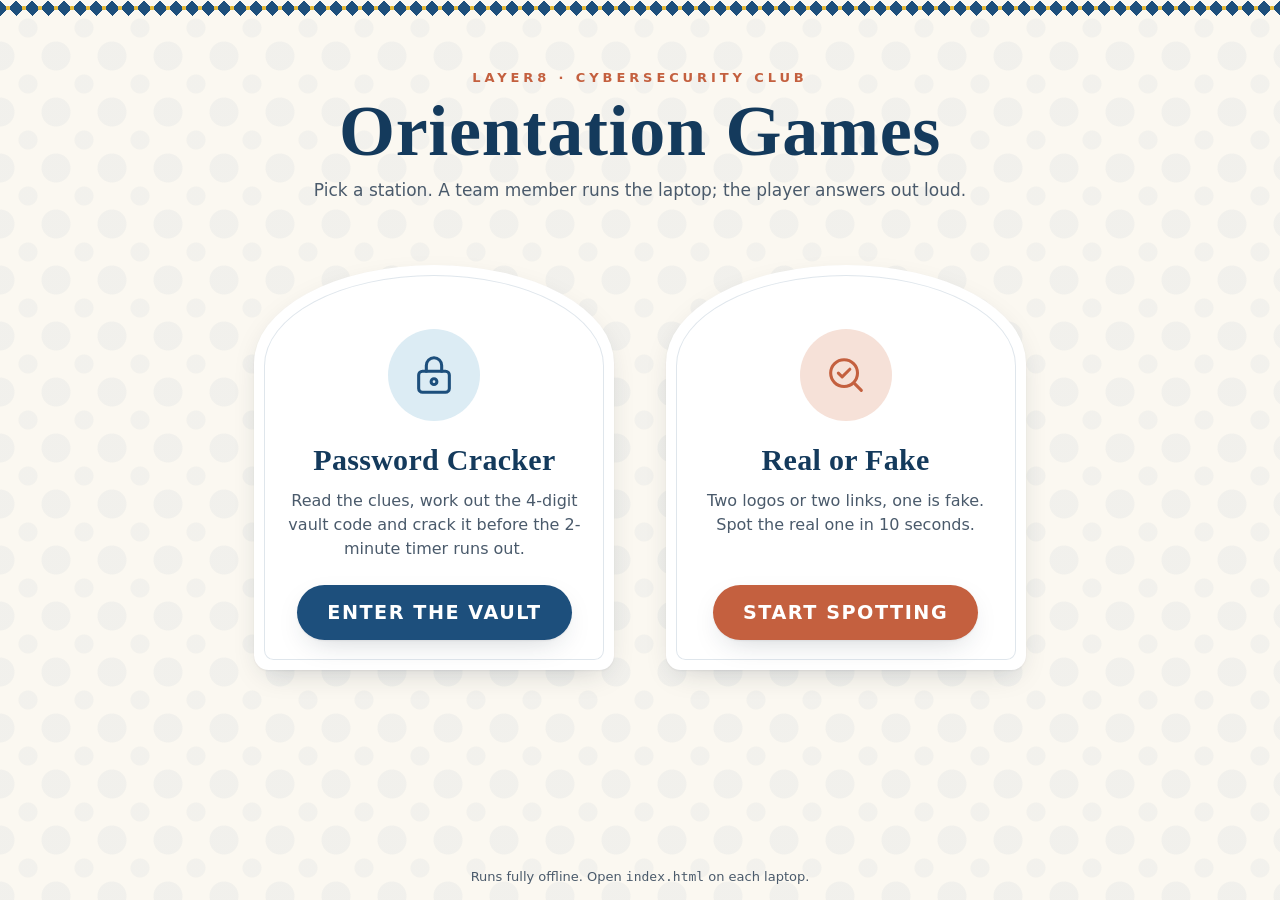
==== index.html @ 763a5293 "Add Password Cracker and Real or Fake orientation games Offline, operator-run site for the Layer8 or" ====
<!doctype html>
<html lang="en">
<head>
  <meta charset="utf-8">
  <meta name="viewport" content="width=device-width, initial-scale=1">
  <title>Layer8 Orientation Games</title>
  <link rel="icon" href="data:image/svg+xml,%3Csvg xmlns='http://www.w3.org/2000/svg' viewBox='0 0 32 32'%3E%3Cpath d='M4 30V14a12 12 0 0 1 24 0v16z' fill='%231d4f7c'/%3E%3Ccircle cx='16' cy='14' r='4' fill='%23e8b931'/%3E%3C/svg%3E">
  <link rel="stylesheet" href="css/style.css">
</head>
<body>
  <div class="hub">
    <div class="tiles"></div>

    <header class="hub__hero">
      <div class="hub__eyebrow">Layer8 · Cybersecurity Club</div>
      <h1 class="hub__title">Orientation Games</h1>
      <p class="hub__sub">Pick a station. A team member runs the laptop; the player answers out loud.</p>
    </header>

    <nav class="hub__doors">
      <a class="door door--blue arch" href="cracker.html">
        <div class="door__icon">
          <svg width="46" height="46" viewBox="0 0 24 24" fill="none" stroke="currentColor" stroke-width="1.6" stroke-linecap="round" stroke-linejoin="round"><rect x="4" y="10" width="16" height="11" rx="2"/><path d="M8 10V7a4 4 0 0 1 8 0v3"/><circle cx="12" cy="15.5" r="1.5"/></svg>
        </div>
        <h2>Password Cracker</h2>
        <p>Read the clues, work out the 4-digit vault code and crack it before the 2-minute timer runs out.</p>
        <span class="btn btn--primary">Enter the vault</span>
      </a>

      <a class="door door--terra arch" href="realfake.html">
        <div class="door__icon">
          <svg width="46" height="46" viewBox="0 0 24 24" fill="none" stroke="currentColor" stroke-width="1.6" stroke-linecap="round" stroke-linejoin="round"><circle cx="11" cy="11" r="7"/><path d="m20 20-3.5-3.5"/><path d="M8 11l2 2 4-4"/></svg>
        </div>
        <h2>Real or Fake</h2>
        <p>Two logos or two links, one is fake. Spot the real one in 10 seconds.</p>
        <span class="btn btn--terracotta">Start spotting</span>
      </a>
    </nav>

    <footer class="hub__foot">Runs fully offline. Open <code>index.html</code> on each laptop.</footer>
  </div>
</body>
</html>
---- css/style.css ----
/* Layer8 Orientation — modern Mediterranean theme
   Whitewashed walls, Aegean blue, terracotta, olive and lemon.
   No web fonts: the site must work offline, so system font stacks only. */

:root {
  --wash: #fbf8f1;
  --sand: #efe5d2;
  --sand-deep: #e2d3b6;
  --ink: #1b2a3a;
  --ink-soft: #4a5a6b;
  --aegean: #1d4f7c;
  --aegean-deep: #143a5c;
  --sea: #3f8fb3;
  --sea-pale: #dcecf4;
  --terracotta: #c4603f;
  --terracotta-deep: #a24a2e;
  --olive: #6e7a3c;
  --lemon: #e8b931;
  --white: #ffffff;

  --ok: #2e9e5b;
  --ok-pale: #e3f5ea;
  --bad: #d64545;
  --bad-pale: #fbe6e4;

  --serif: "Iowan Old Style", "Palatino Linotype", "Book Antiqua", Palatino, Georgia, serif;
  --sans: "Segoe UI", system-ui, -apple-system, "Helvetica Neue", Arial, sans-serif;
  --mono: "Cascadia Mono", Consolas, "SF Mono", Menlo, monospace;

  --radius: 18px;
  --shadow: 0 1px 2px rgba(27, 42, 58, .06), 0 10px 30px -12px rgba(27, 42, 58, .25);
}

* { box-sizing: border-box; }

html, body { height: 100%; }

body {
  margin: 0;
  font-family: var(--sans);
  color: var(--ink);
  background-color: var(--wash);
  /* faint azulejo tile pattern */
  background-image:
    radial-gradient(circle at 50% 50%, rgba(29, 79, 124, .04) 0 9px, transparent 10px),
    radial-gradient(circle at 0 0, rgba(29, 79, 124, .045) 0 14px, transparent 15px),
    radial-gradient(circle at 100% 100%, rgba(29, 79, 124, .045) 0 14px, transparent 15px),
    radial-gradient(circle at 100% 0, rgba(29, 79, 124, .045) 0 14px, transparent 15px),
    radial-gradient(circle at 0 100%, rgba(29, 79, 124, .045) 0 14px, transparent 15px);
  background-size: 56px 56px;
  -webkit-font-smoothing: antialiased;
}

h1, h2, h3 { font-family: var(--serif); font-weight: 600; letter-spacing: .01em; margin: 0; }

button { font: inherit; color: inherit; }

/* ---------- tile strip ---------- */
.tiles {
  height: 16px;
  background:
    radial-gradient(circle, var(--lemon) 0 2px, transparent 2.5px) 0 0 / 16px 16px,
    conic-gradient(from 45deg, var(--aegean) 25%, var(--wash) 0 50%, var(--aegean) 0 75%, var(--wash) 0) 0 0 / 16px 16px;
}
.tiles--thin { height: 6px; background: linear-gradient(90deg, var(--aegean), var(--sea) 40%, var(--lemon) 70%, var(--terracotta)); }

/* ---------- top bar ---------- */
.topbar {
  display: flex;
  align-items: center;
  gap: 16px;
  padding: 14px clamp(16px, 3vw, 36px);
}
.topbar__back {
  color: var(--aegean);
  text-decoration: none;
  font-weight: 600;
  font-size: 15px;
  padding: 8px 14px;
  border-radius: 999px;
  border: 1.5px solid rgba(29, 79, 124, .25);
  background: rgba(255, 255, 255, .6);
}
.topbar__back:hover { background: var(--white); border-color: var(--aegean); }
.topbar__title { font-size: clamp(22px, 2.4vw, 30px); color: var(--aegean-deep); }
.topbar__spacer { flex: 1; }
.chip {
  display: inline-flex;
  align-items: center;
  gap: 8px;
  padding: 8px 16px;
  border-radius: 999px;
  background: var(--sand);
  color: var(--ink);
  font-weight: 700;
  font-size: 15px;
  letter-spacing: .06em;
  text-transform: uppercase;
  white-space: nowrap;
}
.icon-btn {
  width: 42px; height: 42px;
  border-radius: 50%;
  border: 1.5px solid rgba(29, 79, 124, .25);
  background: rgba(255, 255, 255, .6);
  cursor: pointer;
  display: grid; place-items: center;
  color: var(--aegean);
}
.icon-btn:hover { background: var(--white); border-color: var(--aegean); }

/* ---------- buttons ---------- */
.btn {
  appearance: none;
  border: 0;
  cursor: pointer;
  border-radius: 999px;
  padding: 16px 30px;
  font-weight: 800;
  font-size: clamp(16px, 1.5vw, 20px);
  letter-spacing: .08em;
  text-transform: uppercase;
  transition: transform .08s ease, box-shadow .15s ease, background .15s ease, opacity .15s;
  box-shadow: var(--shadow);
}
.btn:active { transform: translateY(1px) scale(.99); }
.btn:disabled { opacity: .38; cursor: not-allowed; box-shadow: none; }
.btn--primary { background: var(--aegean); color: var(--white); }
.btn--primary:hover:not(:disabled) { background: var(--aegean-deep); }
.btn--terracotta { background: var(--terracotta); color: var(--white); }
.btn--terracotta:hover:not(:disabled) { background: var(--terracotta-deep); }
.btn--ghost { background: var(--white); color: var(--aegean); border: 2px solid var(--aegean); box-shadow: none; }
.btn--ghost:hover:not(:disabled) { background: var(--sea-pale); }
.btn--lemon { background: var(--lemon); color: var(--ink); }
.btn--lemon:hover:not(:disabled) { filter: brightness(.95); }
.btn--small { padding: 10px 18px; font-size: 13px; }

.hidden { display: none !important; }

/* ---------- arch card ---------- */
.arch {
  background: var(--white);
  border-radius: 220px 220px var(--radius) var(--radius) / 120px 120px var(--radius) var(--radius);
  box-shadow: var(--shadow);
  position: relative;
}
.arch::before {
  /* inner keyline following the arch */
  content: "";
  position: absolute;
  inset: 10px;
  border: 1.5px solid rgba(29, 79, 124, .14);
  border-radius: 210px 210px 12px 12px / 112px 112px 12px 12px;
  pointer-events: none;
}

/* =========================================================
   HUB (index.html)
   ========================================================= */
.hub {
  min-height: 100%;
  display: flex;
  flex-direction: column;
}
.hub__hero {
  text-align: center;
  padding: clamp(28px, 6vh, 64px) 16px 12px;
}
.hub__eyebrow {
  font-weight: 700;
  letter-spacing: .3em;
  text-transform: uppercase;
  color: var(--terracotta);
  font-size: 13px;
}
.hub__title {
  font-size: clamp(40px, 6vw, 72px);
  color: var(--aegean-deep);
  margin-top: 10px;
  line-height: 1.02;
}
.hub__sub { color: var(--ink-soft); margin-top: 12px; font-size: 17px; }
.hub__doors {
  display: grid;
  grid-template-columns: repeat(2, minmax(0, 360px));
  justify-content: center;
  gap: clamp(20px, 4vw, 56px);
  padding: clamp(20px, 4vh, 44px) 16px 48px;
}
.door {
  display: flex;
  flex-direction: column;
  align-items: center;
  text-align: center;
  text-decoration: none;
  color: var(--ink);
  padding: 64px 28px 30px;
  min-height: 380px;
  transition: transform .2s ease, box-shadow .2s ease;
}
.door:hover { transform: translateY(-4px); box-shadow: 0 2px 4px rgba(27,42,58,.06), 0 24px 48px -16px rgba(27,42,58,.35); }
.door__icon {
  width: 92px; height: 92px;
  border-radius: 50%;
  display: grid; place-items: center;
  margin-bottom: 22px;
}
.door--blue .door__icon { background: var(--sea-pale); color: var(--aegean); }
.door--terra .door__icon { background: #f6e1d8; color: var(--terracotta); }
.door h2 { font-size: 30px; color: var(--aegean-deep); }
.door p { color: var(--ink-soft); line-height: 1.5; margin: 12px 0 24px; font-size: 16px; }
.door .btn { margin-top: auto; }
.hub__foot { margin-top: auto; text-align: center; color: var(--ink-soft); font-size: 13px; padding: 16px; }

/* =========================================================
   PASSWORD CRACKER
   ========================================================= */
.cracker {
  display: grid;
  grid-template-columns: minmax(0, 1.25fr) minmax(340px, .9fr);
  gap: clamp(18px, 2.5vw, 36px);
  padding: 6px clamp(16px, 3vw, 36px) 24px;
  max-width: 1400px;
  margin: 0 auto;
  min-height: calc(100vh - 92px);
  align-items: stretch;
}
.clues {
  padding: clamp(56px, 8vh, 80px) clamp(28px, 4vw, 56px) 32px;
  display: flex;
  flex-direction: column;
}
.clues__head {
  text-align: center;
  margin-bottom: 18px;
}
.clues__kicker {
  font-size: 13px;
  font-weight: 800;
  letter-spacing: .28em;
  color: var(--terracotta);
  text-transform: uppercase;
}
.clues__title { font-size: clamp(28px, 3vw, 40px); color: var(--aegean-deep); margin-top: 6px; }
.clues__body {
  font-size: clamp(19px, 1.9vw, 27px);
  line-height: 1.5;
}
.clues__body p { margin: 0 0 10px; }
.clues__body ul, .clues__body ol { margin: 0 0 10px; padding-left: 1.4em; }
.clues__body li { margin: 4px 0; padding-left: 4px; }
.clues__body ul li::marker { color: var(--terracotta); }
.clues__body ol li::marker { color: var(--aegean); font-weight: 700; }
.clues__body .outro { margin-top: 8px; font-style: italic; color: var(--ink-soft); }
.clues__body.dense { font-size: clamp(16px, 1.45vw, 21px); line-height: 1.4; }
.clues__veil {
  flex: 1;
  display: grid;
  place-items: center;
  text-align: center;
  color: var(--ink-soft);
}
.clues__veil svg { color: var(--sea); opacity: .55; }
.clues__veil p { font-size: 18px; margin: 14px 0 0; }

.console {
  background: var(--aegean-deep);
  color: var(--white);
  border-radius: var(--radius);
  box-shadow: var(--shadow);
  padding: clamp(20px, 3vh, 32px) clamp(20px, 2.5vw, 34px);
  display: flex;
  flex-direction: column;
  align-items: center;
  gap: clamp(12px, 2vh, 20px);
  position: relative;
  overflow: hidden;
}
.console::after {
  /* sea waves along the bottom */
  content: "";
  position: absolute;
  left: 0; right: 0; bottom: 0;
  height: 26px;
  background:
    radial-gradient(circle at 12px -4px, transparent 13px, rgba(255,255,255,.07) 13.5px) 0 0 / 24px 26px repeat-x;
  pointer-events: none;
}

.timer { position: relative; width: clamp(170px, 22vh, 220px); aspect-ratio: 1; }
.timer svg { width: 100%; height: 100%; transform: rotate(-90deg); }
.timer__track { fill: none; stroke: rgba(255,255,255,.12); stroke-width: 10; }
.timer__ring { fill: none; stroke: var(--sea); stroke-width: 10; stroke-linecap: round; transition: stroke .3s; }
.timer[data-level="warn"] .timer__ring { stroke: var(--lemon); }
.timer[data-level="danger"] .timer__ring { stroke: var(--terracotta); }
.timer__text {
  position: absolute; inset: 0;
  display: grid; place-items: center;
  font-family: var(--mono);
  font-variant-numeric: tabular-nums;
  font-weight: 700;
  font-size: clamp(36px, 5vh, 48px);
}
.timer__text small { display: block; font-family: var(--sans); font-size: 12px; letter-spacing: .25em; opacity: .7; text-align: center; font-weight: 700; }
.timer[data-level="danger"] .timer__text { color: #ffb59c; animation: pulse 1s infinite; }
@keyframes pulse { 50% { opacity: .55; } }
.penalty {
  position: absolute; top: 18%; right: -6px;
  background: var(--terracotta);
  color: var(--white);
  font-weight: 800;
  padding: 6px 12px;
  border-radius: 999px;
  font-size: 18px;
  animation: floatUp 1.3s ease forwards;
  pointer-events: none;
}
@keyframes floatUp { from { opacity: 0; transform: translateY(10px); } 20% { opacity: 1; } to { opacity: 0; transform: translateY(-28px); } }

.code-label { font-size: 13px; font-weight: 800; letter-spacing: .3em; opacity: .75; }
.code { display: flex; gap: clamp(10px, 1.2vw, 16px); }
.code input {
  width: clamp(60px, 6vw, 78px);
  height: clamp(76px, 10vh, 96px);
  border-radius: 14px;
  border: 2px solid rgba(255,255,255,.25);
  background: rgba(255,255,255,.08);
  color: var(--white);
  text-align: center;
  font-family: var(--mono);
  font-size: clamp(36px, 5vh, 48px);
  font-weight: 700;
  caret-color: var(--lemon);
  outline: none;
  transition: border-color .15s, background .15s;
}
.code input:focus { border-color: var(--lemon); background: rgba(255,255,255,.14); }
.code input:disabled { opacity: .6; }
.code.shake { animation: shake .4s; }
.code.ok input { border-color: #7fe0a5; background: rgba(46,158,91,.35); }
@keyframes shake { 20%, 60% { transform: translateX(-8px); } 40%, 80% { transform: translateX(8px); } }

.status {
  min-height: 64px;
  width: 100%;
  border-radius: 14px;
  display: grid;
  place-items: center;
  text-align: center;
  font-weight: 800;
  letter-spacing: .05em;
  font-size: clamp(17px, 1.7vw, 22px);
  padding: 10px 14px;
}
.status:empty { visibility: hidden; }
.status--ok { background: var(--ok); }
.status--bad { background: var(--bad); }
.status--time { background: var(--terracotta-deep); }
.status--info { background: rgba(255,255,255,.1); font-weight: 600; }
.status small { display: block; font-size: .8em; letter-spacing: .12em; opacity: .95; }

.console__actions { display: grid; grid-template-columns: 1fr; gap: 12px; width: 100%; max-width: 380px; }
.console__actions .btn { width: 100%; }
.console .btn--ghost { background: transparent; color: var(--white); border-color: rgba(255,255,255,.55); }
.console .btn--ghost:hover:not(:disabled) { background: rgba(255,255,255,.1); }

/* operator drawer */
.drawer-backdrop { position: fixed; inset: 0; background: rgba(27,42,58,.35); z-index: 40; }
.drawer {
  position: fixed; top: 0; right: 0; bottom: 0;
  width: min(440px, 100vw);
  background: var(--wash);
  z-index: 50;
  box-shadow: -20px 0 40px -20px rgba(0,0,0,.35);
  display: flex; flex-direction: column;
}
.drawer__head { display: flex; align-items: center; justify-content: space-between; padding: 18px 20px; border-bottom: 1px solid var(--sand-deep); }
.drawer__head h3 { font-size: 22px; color: var(--aegean-deep); }
.drawer__body { padding: 18px 20px; overflow: auto; display: flex; flex-direction: column; gap: 22px; }
.drawer__section h4 { margin: 0 0 10px; font-size: 12px; letter-spacing: .2em; text-transform: uppercase; color: var(--terracotta); }
.drawer__hint { font-size: 13px; color: var(--ink-soft); margin: 6px 0 0; line-height: 1.4; }
.answer-peek {
  display: flex; align-items: center; justify-content: space-between; gap: 12px;
  background: var(--white); border: 1.5px dashed var(--sand-deep); border-radius: 12px; padding: 10px 12px;
}
.answer-peek output { font-family: var(--mono); font-size: 26px; font-weight: 700; letter-spacing: .2em; color: var(--aegean-deep); }
.vault-grid { display: grid; grid-template-columns: repeat(auto-fill, minmax(52px, 1fr)); gap: 6px; }
.vault-grid button {
  border: 1.5px solid var(--sand-deep); background: var(--white); border-radius: 10px;
  padding: 8px 0; font-weight: 700; cursor: pointer; font-family: var(--mono); font-size: 14px;
}
.vault-grid button:hover:not(:disabled) { border-color: var(--aegean); color: var(--aegean); }
.vault-grid button.current { background: var(--aegean); color: var(--white); border-color: var(--aegean); }
.vault-grid button.done { background: var(--sand); }
.vault-grid button:disabled { opacity: .35; cursor: not-allowed; text-decoration: line-through; }

/* =========================================================
   REAL OR FAKE
   ========================================================= */
.rf {
  max-width: 1300px;
  margin: 0 auto;
  padding: 4px clamp(16px, 3vw, 36px) 28px;
  display: flex;
  flex-direction: column;
  gap: clamp(14px, 2.4vh, 24px);
  min-height: calc(100vh - 92px);
}
.rf-timebar { height: 10px; border-radius: 999px; background: var(--sand); overflow: hidden; }
.rf-timebar__fill { height: 100%; width: 100%; background: var(--aegean); border-radius: inherit; transform-origin: left; }
.rf-timebar[data-level="danger"] .rf-timebar__fill { background: var(--terracotta); }

.rf-prompt { text-align: center; }
.rf-prompt__kicker { font-size: 13px; font-weight: 800; letter-spacing: .3em; text-transform: uppercase; color: var(--terracotta); }
.rf-prompt h2 { font-size: clamp(30px, 3.6vw, 48px); color: var(--aegean-deep); margin-top: 6px; }
.rf-prompt__brand { color: var(--terracotta); }

.rf-options {
  display: grid;
  grid-template-columns: 1fr 1fr;
  gap: clamp(16px, 3vw, 40px);
  flex: 1;
  min-height: 0;
}
.rf-option {
  position: relative;
  appearance: none;
  border: 3px solid transparent;
  background: var(--white);
  border-radius: var(--radius);
  box-shadow: var(--shadow);
  cursor: pointer;
  padding: clamp(18px, 3vh, 34px);
  display: flex;
  flex-direction: column;
  align-items: center;
  justify-content: center;
  gap: 14px;
  min-height: 0;
  transition: border-color .15s, transform .12s, background .2s;
}
.rf-option:hover:not(:disabled) { border-color: var(--sea); transform: translateY(-2px); }
.rf-option:disabled { cursor: default; }
.rf-option__key {
  position: absolute; top: 12px; left: 14px;
  width: 30px; height: 30px; border-radius: 50%;
  background: var(--sand); color: var(--ink-soft);
  display: grid; place-items: center; font-weight: 800; font-size: 14px;
}
.rf-option__img {
  width: 100%;
  height: clamp(200px, 46vh, 460px);
  object-fit: contain;
}
.rf-option__tag {
  position: absolute; top: 12px; right: 14px;
  padding: 6px 14px; border-radius: 999px;
  font-weight: 800; letter-spacing: .12em; font-size: 14px; color: var(--white);
}
.rf-option.is-correct { border-color: var(--ok); border-width: 6px; box-shadow: 0 0 0 8px rgba(46,158,91,.22), var(--shadow); }
.rf-option.is-correct .rf-option__tag { background: var(--ok); }
.rf-option.is-wrong { border-color: var(--bad); border-width: 6px; box-shadow: 0 0 0 8px rgba(214,69,69,.22), var(--shadow); }
.rf-option.is-wrong .rf-option__tag { background: var(--bad); }
.rf-option.is-reveal { border-color: var(--ok); border-width: 6px; box-shadow: 0 0 0 8px rgba(46,158,91,.22), var(--shadow); }
.rf-option.is-reveal .rf-option__tag { background: var(--ok); }
.rf-option.is-dim { opacity: .5; }
.rf-option.is-correct .urlbar, .rf-option.is-reveal .urlbar { background: var(--ok-pale); border-color: var(--ok); }
.rf-option.is-wrong .urlbar { background: var(--bad-pale); border-color: var(--bad); }

.missing {
  width: 100%;
  height: clamp(200px, 46vh, 460px);
  border: 3px dashed var(--bad);
  border-radius: 12px;
  display: grid;
  place-items: center;
  text-align: center;
  padding: 16px;
  font-family: var(--mono);
  font-weight: 700;
  color: var(--bad);
  background: repeating-linear-gradient(45deg, #fff 0 12px, #fdf1f0 12px 24px);
  word-break: break-all;
}

/* fake browser address bar */
.urlbar {
  width: 100%;
  display: flex;
  align-items: flex-start;
  gap: 12px;
  padding: 18px 20px;
  border-radius: 14px;
  background: #f1f3f5;
  border: 1.5px solid #dde1e6;
  text-align: left;
}
.urlbar svg { flex: none; margin-top: 4px; color: #5f6b78; }
.urlbar span {
  font-family: var(--mono);
  font-size: clamp(19px, 1.9vw, 27px);
  line-height: 1.4;
  overflow-wrap: anywhere;
  color: var(--ink);
}
.urlbar-wrap { width: 100%; display: flex; flex-direction: column; gap: 14px; }
.browser-dots { display: flex; gap: 7px; }
.browser-dots i { width: 12px; height: 12px; border-radius: 50%; background: #e2e5e9; display: block; }

.rf-footer {
  display: flex; align-items: center; justify-content: center; gap: 18px;
  min-height: 64px;
}
.rf-result { font-weight: 800; font-size: clamp(18px, 1.8vw, 24px); letter-spacing: .05em; }
.rf-result--ok { color: var(--ok); }
.rf-result--bad { color: var(--bad); }
.rf-result--time { color: var(--terracotta-deep); }

.rf-start {
  flex: 1;
  display: grid;
  place-items: center;
}
.rf-start .arch { padding: 80px 48px 40px; text-align: center; max-width: 560px; }
.rf-start p { color: var(--ink-soft); font-size: 17px; line-height: 1.5; margin: 14px 0 28px; }

.kbd-help { text-align: center; font-size: 13px; color: var(--ink-soft); }
kbd {
  font-family: var(--mono); font-size: 12px;
  background: var(--white); border: 1px solid var(--sand-deep); border-bottom-width: 2px;
  border-radius: 5px; padding: 1px 6px;
}

/* ---------- small screens ---------- */
@media (max-width: 900px) {
  .cracker { grid-template-columns: 1fr; }
  .hub__doors { grid-template-columns: minmax(0, 420px); }
  .rf-options { grid-template-columns: 1fr; }
  .rf-option__img, .missing { height: 30vh; }
}
@media (prefers-reduced-motion: reduce) {
  * { animation: none !important; transition: none !important; }
}
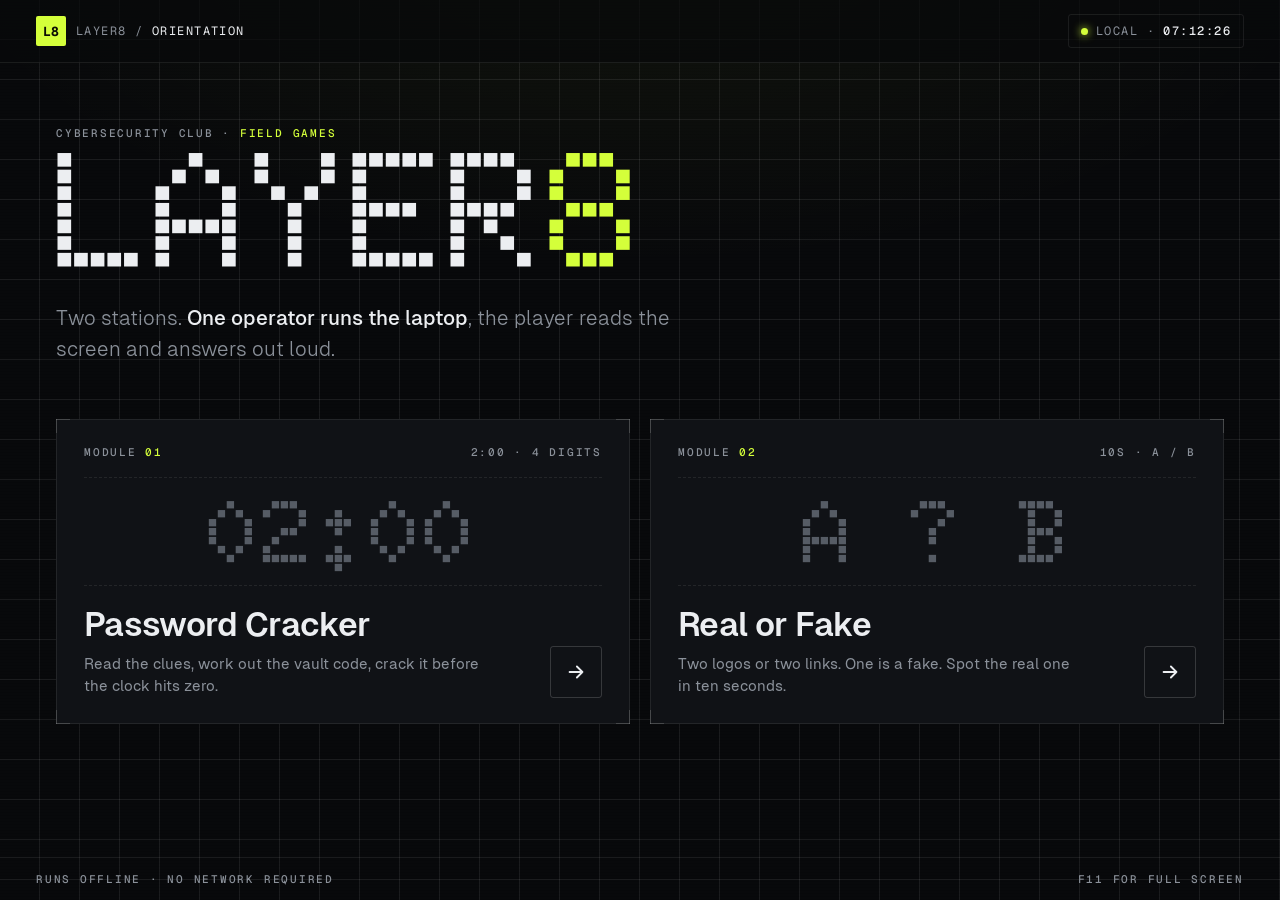
==== commit efeb60f1: "Redesign with dark instrument theme; show URLs as document links - New look: dark control-panel styl" ====
--- a/index.html
+++ b/index.html
@@ -3,41 +3,77 @@
 <head>
   <meta charset="utf-8">
   <meta name="viewport" content="width=device-width, initial-scale=1">
-  <title>Layer8 Orientation Games</title>
-  <link rel="icon" href="data:image/svg+xml,%3Csvg xmlns='http://www.w3.org/2000/svg' viewBox='0 0 32 32'%3E%3Cpath d='M4 30V14a12 12 0 0 1 24 0v16z' fill='%231d4f7c'/%3E%3Ccircle cx='16' cy='14' r='4' fill='%23e8b931'/%3E%3C/svg%3E">
+  <title>Layer8 Orientation</title>
+  <link rel="icon" href="data:image/svg+xml,%3Csvg xmlns='http://www.w3.org/2000/svg' viewBox='0 0 32 32'%3E%3Crect width='32' height='32' rx='3' fill='%23d4ff3a'/%3E%3Ctext x='16' y='21' font-family='monospace' font-weight='700' font-size='13' text-anchor='middle' fill='%230b0d04'%3EL8%3C/text%3E%3C/svg%3E">
   <link rel="stylesheet" href="css/style.css">
 </head>
 <body>
   <div class="hub">
-    <div class="tiles"></div>
-
-    <header class="hub__hero">
-      <div class="hub__eyebrow">Layer8 · Cybersecurity Club</div>
-      <h1 class="hub__title">Orientation Games</h1>
-      <p class="hub__sub">Pick a station. A team member runs the laptop; the player answers out loud.</p>
+    <header class="topbar">
+      <a class="brand" href="index.html">
+        <span class="brand__mark">L8</span>
+        <span class="brand__crumbs">Layer8 / <span>Orientation</span></span>
+      </a>
+      <div class="topbar__spacer"></div>
+      <span class="readout"><span class="live-dot"></span>Local · <strong id="clock">--:--:--</strong></span>
     </header>
 
-    <nav class="hub__doors">
-      <a class="door door--blue arch" href="cracker.html">
-        <div class="door__icon">
-          <svg width="46" height="46" viewBox="0 0 24 24" fill="none" stroke="currentColor" stroke-width="1.6" stroke-linecap="round" stroke-linejoin="round"><rect x="4" y="10" width="16" height="11" rx="2"/><path d="M8 10V7a4 4 0 0 1 8 0v3"/><circle cx="12" cy="15.5" r="1.5"/></svg>
+    <main class="hub__main">
+      <section>
+        <div class="label">Cybersecurity club · <b>field games</b></div>
+        <h1 class="hub__title">LAYER<em>8</em></h1>
+        <div class="hub__lede">
+          <p>Two stations. <strong>One operator runs the laptop</strong>, the player reads the screen and answers out loud.</p>
         </div>
-        <h2>Password Cracker</h2>
-        <p>Read the clues, work out the 4-digit vault code and crack it before the 2-minute timer runs out.</p>
-        <span class="btn btn--primary">Enter the vault</span>
-      </a>
+      </section>
 
-      <a class="door door--terra arch" href="realfake.html">
-        <div class="door__icon">
-          <svg width="46" height="46" viewBox="0 0 24 24" fill="none" stroke="currentColor" stroke-width="1.6" stroke-linecap="round" stroke-linejoin="round"><circle cx="11" cy="11" r="7"/><path d="m20 20-3.5-3.5"/><path d="M8 11l2 2 4-4"/></svg>
-        </div>
-        <h2>Real or Fake</h2>
-        <p>Two logos or two links, one is fake. Spot the real one in 10 seconds.</p>
-        <span class="btn btn--terracotta">Start spotting</span>
-      </a>
-    </nav>
+      <nav class="modules">
+        <a class="module frame" href="cracker.html">
+          <div class="module__head">
+            <span class="label">Module <b>01</b></span>
+            <span class="label">2:00 · 4 digits</span>
+          </div>
+          <div class="module__preview" aria-hidden="true">02:00</div>
+          <div class="module__foot">
+            <div>
+              <h2>Password Cracker</h2>
+              <p>Read the clues, work out the vault code, crack it before the clock hits zero.</p>
+            </div>
+            <span class="module__go" aria-hidden="true">
+              <svg width="22" height="22" viewBox="0 0 24 24" fill="none" stroke="currentColor" stroke-width="2" stroke-linecap="round" stroke-linejoin="round"><path d="M5 12h14M13 6l6 6-6 6"/></svg>
+            </span>
+          </div>
+        </a>
 
-    <footer class="hub__foot">Runs fully offline. Open <code>index.html</code> on each laptop.</footer>
+        <a class="module frame" href="realfake.html">
+          <div class="module__head">
+            <span class="label">Module <b>02</b></span>
+            <span class="label">10s · A / B</span>
+          </div>
+          <div class="module__preview" aria-hidden="true">A ? B</div>
+          <div class="module__foot">
+            <div>
+              <h2>Real or Fake</h2>
+              <p>Two logos or two links. One is a fake. Spot the real one in ten seconds.</p>
+            </div>
+            <span class="module__go" aria-hidden="true">
+              <svg width="22" height="22" viewBox="0 0 24 24" fill="none" stroke="currentColor" stroke-width="2" stroke-linecap="round" stroke-linejoin="round"><path d="M5 12h14M13 6l6 6-6 6"/></svg>
+            </span>
+          </div>
+        </a>
+      </nav>
+    </main>
+
+    <footer class="hub__foot">
+      <span class="label">Runs offline · no network required</span>
+      <span class="label">F11 for full screen</span>
+    </footer>
   </div>
+
+  <script src="js/common.js"></script>
+  <script>
+    L8.startClock(document.getElementById("clock"));
+    document.querySelectorAll(".module h2").forEach(function (h) { L8.scramble(h, h.textContent, 700); });
+  </script>
 </body>
 </html>
--- a/css/style.css
+++ b/css/style.css
@@ -1,542 +1,582 @@
-/* Layer8 Orientation — modern Mediterranean theme
-   Whitewashed walls, Aegean blue, terracotta, olive and lemon.
-   No web fonts: the site must work offline, so system font stacks only. */
+/* Layer8 Orientation — "instrument" theme.
+   Dark control-panel aesthetic: hairline grid, registration-mark corners,
+   dot-matrix numerals, one lime signal colour. Fonts are bundled in /fonts
+   so everything works offline. */
+
+@font-face { font-family: "Geist"; src: url("../fonts/geist-sans-latin-300-normal.woff2") format("woff2"); font-weight: 300; font-display: swap; }
+@font-face { font-family: "Geist"; src: url("../fonts/geist-sans-latin-400-normal.woff2") format("woff2"); font-weight: 400; font-display: swap; }
+@font-face { font-family: "Geist"; src: url("../fonts/geist-sans-latin-500-normal.woff2") format("woff2"); font-weight: 500; font-display: swap; }
+@font-face { font-family: "Geist"; src: url("../fonts/geist-sans-latin-600-normal.woff2") format("woff2"); font-weight: 600; font-display: swap; }
+@font-face { font-family: "Geist"; src: url("../fonts/geist-sans-latin-700-normal.woff2") format("woff2"); font-weight: 700; font-display: swap; }
+@font-face { font-family: "Geist Mono"; src: url("../fonts/geist-mono-latin-400-normal.woff2") format("woff2"); font-weight: 400; font-display: swap; }
+@font-face { font-family: "Geist Mono"; src: url("../fonts/geist-mono-latin-500-normal.woff2") format("woff2"); font-weight: 500; font-display: swap; }
+@font-face { font-family: "Geist Mono"; src: url("../fonts/geist-mono-latin-700-normal.woff2") format("woff2"); font-weight: 700; font-display: swap; }
+@font-face { font-family: "Doto"; src: url("../fonts/doto-latin-600-normal.woff2") format("woff2"); font-weight: 600; font-display: swap; }
+@font-face { font-family: "Doto"; src: url("../fonts/doto-latin-800-normal.woff2") format("woff2"); font-weight: 800; font-display: swap; }
 
 :root {
-  --wash: #fbf8f1;
-  --sand: #efe5d2;
-  --sand-deep: #e2d3b6;
-  --ink: #1b2a3a;
-  --ink-soft: #4a5a6b;
-  --aegean: #1d4f7c;
-  --aegean-deep: #143a5c;
-  --sea: #3f8fb3;
-  --sea-pale: #dcecf4;
-  --terracotta: #c4603f;
-  --terracotta-deep: #a24a2e;
-  --olive: #6e7a3c;
-  --lemon: #e8b931;
-  --white: #ffffff;
-
-  --ok: #2e9e5b;
-  --ok-pale: #e3f5ea;
-  --bad: #d64545;
-  --bad-pale: #fbe6e4;
-
-  --serif: "Iowan Old Style", "Palatino Linotype", "Book Antiqua", Palatino, Georgia, serif;
-  --sans: "Segoe UI", system-ui, -apple-system, "Helvetica Neue", Arial, sans-serif;
-  --mono: "Cascadia Mono", Consolas, "SF Mono", Menlo, monospace;
-
-  --radius: 18px;
-  --shadow: 0 1px 2px rgba(27, 42, 58, .06), 0 10px 30px -12px rgba(27, 42, 58, .25);
+  --bg: #08090b;
+  --panel: #101216;
+  --panel-2: #0c0e11;
+  --line: rgba(255, 255, 255, .08);
+  --line-2: rgba(255, 255, 255, .16);
+  --text: #eceef1;
+  --muted: #8b919a;
+  --dim: #565c65;
+
+  --accent: #d4ff3a;       /* signal lime */
+  --accent-ink: #0b0d04;
+  --warn: #ffb224;
+  --danger: #ff4545;
+
+  --ok: #2ee59d;
+  --bad: #ff4d5e;
+
+  --plate: #f5f6f7;        /* light "specimen plate" behind logos & links */
+
+  --sans: "Geist", "Segoe UI", system-ui, sans-serif;
+  --mono: "Geist Mono", Consolas, "SF Mono", monospace;
+  --dot: "Doto", "Geist Mono", monospace;
+
+  --r: 3px;
 }
 
 * { box-sizing: border-box; }
-
 html, body { height: 100%; }
 
 body {
   margin: 0;
   font-family: var(--sans);
-  color: var(--ink);
-  background-color: var(--wash);
-  /* faint azulejo tile pattern */
+  color: var(--text);
+  background-color: var(--bg);
   background-image:
-    radial-gradient(circle at 50% 50%, rgba(29, 79, 124, .04) 0 9px, transparent 10px),
-    radial-gradient(circle at 0 0, rgba(29, 79, 124, .045) 0 14px, transparent 15px),
-    radial-gradient(circle at 100% 100%, rgba(29, 79, 124, .045) 0 14px, transparent 15px),
-    radial-gradient(circle at 100% 0, rgba(29, 79, 124, .045) 0 14px, transparent 15px),
-    radial-gradient(circle at 0 100%, rgba(29, 79, 124, .045) 0 14px, transparent 15px);
-  background-size: 56px 56px;
+    radial-gradient(1200px 600px at 50% -10%, rgba(212, 255, 58, .05), transparent 60%),
+    linear-gradient(var(--line) 1px, transparent 1px),
+    linear-gradient(90deg, var(--line) 1px, transparent 1px);
+  background-size: auto, 40px 40px, 40px 40px;
+  background-position: 0 0, -1px -1px, -1px -1px;
   -webkit-font-smoothing: antialiased;
-}
-
-h1, h2, h3 { font-family: var(--serif); font-weight: 600; letter-spacing: .01em; margin: 0; }
-
+  overflow-x: hidden;
+}
+body::after {
+  /* fine scanlines, barely there */
+  content: "";
+  position: fixed; inset: 0;
+  pointer-events: none;
+  background: repeating-linear-gradient(0deg, rgba(0,0,0,.18) 0 1px, transparent 1px 3px);
+  opacity: .35;
+  z-index: -1; /* behind content, so it never stripes the white plates */
+}
+
+h1, h2, h3 { margin: 0; font-weight: 600; letter-spacing: -.02em; }
 button { font: inherit; color: inherit; }
-
-/* ---------- tile strip ---------- */
-.tiles {
-  height: 16px;
+:focus-visible { outline: 2px solid var(--accent); outline-offset: 3px; }
+.frame:focus-visible { outline: 2px solid var(--accent); outline-offset: 2px; }
+::selection { background: var(--accent); color: var(--accent-ink); }
+
+.mono { font-family: var(--mono); }
+.label {
+  font-family: var(--mono);
+  font-size: 11px;
+  font-weight: 500;
+  letter-spacing: .16em;
+  text-transform: uppercase;
+  color: var(--muted);
+}
+.label b { color: var(--accent); font-weight: 500; }
+.hidden { display: none !important; }
+
+/* ---------- registration-mark frame ---------- */
+.frame {
+  --c: var(--line-2);
+  --s: 14px;
+  position: relative;
   background:
-    radial-gradient(circle, var(--lemon) 0 2px, transparent 2.5px) 0 0 / 16px 16px,
-    conic-gradient(from 45deg, var(--aegean) 25%, var(--wash) 0 50%, var(--aegean) 0 75%, var(--wash) 0) 0 0 / 16px 16px;
-}
-.tiles--thin { height: 6px; background: linear-gradient(90deg, var(--aegean), var(--sea) 40%, var(--lemon) 70%, var(--terracotta)); }
+    linear-gradient(var(--c), var(--c)) top left / var(--s) 1px no-repeat,
+    linear-gradient(var(--c), var(--c)) top left / 1px var(--s) no-repeat,
+    linear-gradient(var(--c), var(--c)) top right / var(--s) 1px no-repeat,
+    linear-gradient(var(--c), var(--c)) top right / 1px var(--s) no-repeat,
+    linear-gradient(var(--c), var(--c)) bottom left / var(--s) 1px no-repeat,
+    linear-gradient(var(--c), var(--c)) bottom left / 1px var(--s) no-repeat,
+    linear-gradient(var(--c), var(--c)) bottom right / var(--s) 1px no-repeat,
+    linear-gradient(var(--c), var(--c)) bottom right / 1px var(--s) no-repeat,
+    var(--panel);
+  outline: 1px solid var(--line);
+  outline-offset: -1px;
+}
 
 /* ---------- top bar ---------- */
 .topbar {
   display: flex;
   align-items: center;
-  gap: 16px;
+  gap: 18px;
   padding: 14px clamp(16px, 3vw, 36px);
-}
-.topbar__back {
-  color: var(--aegean);
-  text-decoration: none;
-  font-weight: 600;
-  font-size: 15px;
-  padding: 8px 14px;
-  border-radius: 999px;
-  border: 1.5px solid rgba(29, 79, 124, .25);
-  background: rgba(255, 255, 255, .6);
-}
-.topbar__back:hover { background: var(--white); border-color: var(--aegean); }
-.topbar__title { font-size: clamp(22px, 2.4vw, 30px); color: var(--aegean-deep); }
+  border-bottom: 1px solid var(--line);
+  background: rgba(8, 9, 11, .7);
+}
+.brand {
+  display: flex; align-items: center; gap: 10px;
+  text-decoration: none; color: var(--text);
+}
+.brand__mark {
+  width: 30px; height: 30px;
+  display: grid; place-items: center;
+  background: var(--accent);
+  color: var(--accent-ink);
+  font-family: var(--mono);
+  font-weight: 700;
+  font-size: 13px;
+  border-radius: 2px;
+}
+.brand__crumbs { font-family: var(--mono); font-size: 12px; letter-spacing: .12em; text-transform: uppercase; color: var(--muted); }
+.brand__crumbs span { color: var(--text); }
+.brand:hover .brand__crumbs { color: var(--text); }
 .topbar__spacer { flex: 1; }
-.chip {
-  display: inline-flex;
-  align-items: center;
-  gap: 8px;
-  padding: 8px 16px;
-  border-radius: 999px;
-  background: var(--sand);
-  color: var(--ink);
-  font-weight: 700;
-  font-size: 15px;
-  letter-spacing: .06em;
+.readout {
+  font-family: var(--mono);
+  font-size: 12px;
+  letter-spacing: .12em;
   text-transform: uppercase;
+  color: var(--muted);
+  padding: 8px 12px;
+  border: 1px solid var(--line);
+  border-radius: var(--r);
   white-space: nowrap;
 }
+.readout strong { color: var(--text); font-weight: 500; }
+.readout--accent strong { color: var(--accent); }
 .icon-btn {
-  width: 42px; height: 42px;
-  border-radius: 50%;
-  border: 1.5px solid rgba(29, 79, 124, .25);
-  background: rgba(255, 255, 255, .6);
+  width: 36px; height: 36px;
+  display: grid; place-items: center;
+  border: 1px solid var(--line);
+  border-radius: var(--r);
+  background: transparent;
+  color: var(--muted);
   cursor: pointer;
-  display: grid; place-items: center;
-  color: var(--aegean);
-}
-.icon-btn:hover { background: var(--white); border-color: var(--aegean); }
+}
+.icon-btn:hover { color: var(--text); border-color: var(--line-2); }
+.live-dot { width: 7px; height: 7px; border-radius: 50%; background: var(--accent); display: inline-block; margin-right: 8px; box-shadow: 0 0 8px var(--accent); animation: blink 2s steps(1) infinite; }
+@keyframes blink { 50% { opacity: .25; } }
 
 /* ---------- buttons ---------- */
 .btn {
   appearance: none;
-  border: 0;
   cursor: pointer;
-  border-radius: 999px;
-  padding: 16px 30px;
+  border-radius: var(--r);
+  border: 1px solid transparent;
+  padding: 16px 22px;
+  font-family: var(--mono);
+  font-weight: 500;
+  font-size: 14px;
+  letter-spacing: .14em;
+  text-transform: uppercase;
+  display: inline-flex;
+  align-items: center;
+  justify-content: space-between;
+  gap: 16px;
+  transition: background .12s, border-color .12s, color .12s, transform .06s;
+}
+.btn:active { transform: translateY(1px); }
+.btn:disabled { opacity: .3; cursor: not-allowed; }
+.btn kbd { font-family: var(--mono); font-size: 13px; opacity: .7; letter-spacing: 0; }
+.btn--accent { background: var(--accent); color: var(--accent-ink); }
+.btn--accent:hover:not(:disabled) { background: #e3ff7a; }
+.btn--line { border-color: var(--line-2); color: var(--text); background: transparent; }
+.btn--line:hover:not(:disabled) { border-color: var(--text); }
+.btn--small { padding: 10px 14px; font-size: 12px; }
+
+/* text scramble */
+.scramble-char { color: var(--accent); }
+
+/* =========================================================
+   HUB
+   ========================================================= */
+.hub { min-height: 100%; display: flex; flex-direction: column; }
+.hub__main {
+  flex: 1;
+  width: 100%;
+  max-width: 1240px;
+  margin: 0 auto;
+  padding: clamp(32px, 7vh, 80px) clamp(16px, 3vw, 36px) 40px;
+  display: flex;
+  flex-direction: column;
+  gap: clamp(28px, 6vh, 64px);
+}
+.hub__title {
+  font-family: var(--dot);
   font-weight: 800;
-  font-size: clamp(16px, 1.5vw, 20px);
-  letter-spacing: .08em;
-  text-transform: uppercase;
-  transition: transform .08s ease, box-shadow .15s ease, background .15s ease, opacity .15s;
-  box-shadow: var(--shadow);
-}
-.btn:active { transform: translateY(1px) scale(.99); }
-.btn:disabled { opacity: .38; cursor: not-allowed; box-shadow: none; }
-.btn--primary { background: var(--aegean); color: var(--white); }
-.btn--primary:hover:not(:disabled) { background: var(--aegean-deep); }
-.btn--terracotta { background: var(--terracotta); color: var(--white); }
-.btn--terracotta:hover:not(:disabled) { background: var(--terracotta-deep); }
-.btn--ghost { background: var(--white); color: var(--aegean); border: 2px solid var(--aegean); box-shadow: none; }
-.btn--ghost:hover:not(:disabled) { background: var(--sea-pale); }
-.btn--lemon { background: var(--lemon); color: var(--ink); }
-.btn--lemon:hover:not(:disabled) { filter: brightness(.95); }
-.btn--small { padding: 10px 18px; font-size: 13px; }
-
-.hidden { display: none !important; }
-
-/* ---------- arch card ---------- */
-.arch {
-  background: var(--white);
-  border-radius: 220px 220px var(--radius) var(--radius) / 120px 120px var(--radius) var(--radius);
-  box-shadow: var(--shadow);
-  position: relative;
-}
-.arch::before {
-  /* inner keyline following the arch */
-  content: "";
-  position: absolute;
-  inset: 10px;
-  border: 1.5px solid rgba(29, 79, 124, .14);
-  border-radius: 210px 210px 12px 12px / 112px 112px 12px 12px;
-  pointer-events: none;
-}
-
-/* =========================================================
-   HUB (index.html)
-   ========================================================= */
-.hub {
-  min-height: 100%;
+  font-size: clamp(72px, 13vw, 190px);
+  line-height: .85;
+  letter-spacing: -.01em;
+  color: var(--text);
+}
+.hub__title em { font-style: normal; color: var(--accent); }
+.hub__lede {
+  display: flex; flex-wrap: wrap; gap: 12px 40px; align-items: baseline;
+  margin-top: 22px;
+}
+.hub__lede p { margin: 0; font-size: clamp(17px, 1.6vw, 21px); color: var(--muted); max-width: 46ch; line-height: 1.5; font-weight: 300; }
+.hub__lede p strong { color: var(--text); font-weight: 500; }
+
+.modules { display: grid; grid-template-columns: 1fr 1fr; gap: 20px; }
+.module {
   display: flex;
   flex-direction: column;
-}
-.hub__hero {
-  text-align: center;
-  padding: clamp(28px, 6vh, 64px) 16px 12px;
-}
-.hub__eyebrow {
-  font-weight: 700;
-  letter-spacing: .3em;
-  text-transform: uppercase;
-  color: var(--terracotta);
-  font-size: 13px;
-}
-.hub__title {
-  font-size: clamp(40px, 6vw, 72px);
-  color: var(--aegean-deep);
-  margin-top: 10px;
-  line-height: 1.02;
-}
-.hub__sub { color: var(--ink-soft); margin-top: 12px; font-size: 17px; }
-.hub__doors {
+  gap: 18px;
+  min-height: 300px;
+  padding: 26px 28px;
+  text-decoration: none;
+  color: var(--text);
+  transition: --c .2s;
+}
+.module:hover { --c: var(--accent); }
+.module__head { display: flex; justify-content: space-between; align-items: center; }
+.module__preview {
+  flex: 1;
   display: grid;
-  grid-template-columns: repeat(2, minmax(0, 360px));
-  justify-content: center;
-  gap: clamp(20px, 4vw, 56px);
-  padding: clamp(20px, 4vh, 44px) 16px 48px;
-}
-.door {
-  display: flex;
-  flex-direction: column;
-  align-items: center;
-  text-align: center;
-  text-decoration: none;
-  color: var(--ink);
-  padding: 64px 28px 30px;
-  min-height: 380px;
-  transition: transform .2s ease, box-shadow .2s ease;
-}
-.door:hover { transform: translateY(-4px); box-shadow: 0 2px 4px rgba(27,42,58,.06), 0 24px 48px -16px rgba(27,42,58,.35); }
-.door__icon {
-  width: 92px; height: 92px;
-  border-radius: 50%;
+  place-items: center;
+  font-family: var(--dot);
+  font-weight: 800;
+  font-size: clamp(56px, 7vw, 96px);
+  color: var(--dim);
+  border-top: 1px dashed var(--line);
+  border-bottom: 1px dashed var(--line);
+  transition: color .2s;
+}
+.module:hover .module__preview { color: var(--accent); }
+.module__foot { display: flex; justify-content: space-between; align-items: flex-end; gap: 20px; }
+.module h2 { font-size: clamp(26px, 2.6vw, 34px); }
+.module p { margin: 8px 0 0; color: var(--muted); font-size: 15px; line-height: 1.5; max-width: 40ch; }
+.module__go {
+  flex: none;
+  width: 52px; height: 52px;
   display: grid; place-items: center;
-  margin-bottom: 22px;
-}
-.door--blue .door__icon { background: var(--sea-pale); color: var(--aegean); }
-.door--terra .door__icon { background: #f6e1d8; color: var(--terracotta); }
-.door h2 { font-size: 30px; color: var(--aegean-deep); }
-.door p { color: var(--ink-soft); line-height: 1.5; margin: 12px 0 24px; font-size: 16px; }
-.door .btn { margin-top: auto; }
-.hub__foot { margin-top: auto; text-align: center; color: var(--ink-soft); font-size: 13px; padding: 16px; }
+  border: 1px solid var(--line-2);
+  border-radius: var(--r);
+  transition: background .15s, color .15s, border-color .15s;
+}
+.module:hover .module__go { background: var(--accent); color: var(--accent-ink); border-color: var(--accent); }
+
+.hub__foot {
+  border-top: 1px solid var(--line);
+  padding: 14px clamp(16px, 3vw, 36px);
+  display: flex; justify-content: space-between; gap: 16px;
+}
 
 /* =========================================================
    PASSWORD CRACKER
    ========================================================= */
 .cracker {
   display: grid;
-  grid-template-columns: minmax(0, 1.25fr) minmax(340px, .9fr);
-  gap: clamp(18px, 2.5vw, 36px);
-  padding: 6px clamp(16px, 3vw, 36px) 24px;
-  max-width: 1400px;
+  grid-template-columns: minmax(0, 1.3fr) minmax(360px, .9fr);
+  gap: 20px;
+  padding: 20px clamp(16px, 3vw, 36px) 24px;
+  max-width: 1500px;
   margin: 0 auto;
-  min-height: calc(100vh - 92px);
-  align-items: stretch;
-}
+  min-height: calc(100vh - 66px);
+}
+
+.brief { padding: clamp(24px, 3.5vh, 36px) clamp(24px, 3vw, 44px); display: flex; flex-direction: column; }
+.brief__head {
+  display: flex;
+  align-items: flex-end;
+  justify-content: space-between;
+  gap: 20px;
+  padding-bottom: 18px;
+  border-bottom: 1px solid var(--line);
+  margin-bottom: 22px;
+}
+.brief__id { display: flex; align-items: flex-end; gap: 18px; }
+.brief__num {
+  font-family: var(--dot);
+  font-weight: 800;
+  font-size: clamp(64px, 8vh, 92px);
+  line-height: .8;
+  color: var(--accent);
+}
+.brief__title { font-size: clamp(20px, 2vw, 26px); font-weight: 500; margin-top: 6px; }
+
 .clues {
-  padding: clamp(56px, 8vh, 80px) clamp(28px, 4vw, 56px) 32px;
-  display: flex;
-  flex-direction: column;
-}
-.clues__head {
-  text-align: center;
-  margin-bottom: 18px;
-}
-.clues__kicker {
-  font-size: 13px;
-  font-weight: 800;
-  letter-spacing: .28em;
-  color: var(--terracotta);
-  text-transform: uppercase;
-}
-.clues__title { font-size: clamp(28px, 3vw, 40px); color: var(--aegean-deep); margin-top: 6px; }
-.clues__body {
-  font-size: clamp(19px, 1.9vw, 27px);
-  line-height: 1.5;
-}
-.clues__body p { margin: 0 0 10px; }
-.clues__body ul, .clues__body ol { margin: 0 0 10px; padding-left: 1.4em; }
-.clues__body li { margin: 4px 0; padding-left: 4px; }
-.clues__body ul li::marker { color: var(--terracotta); }
-.clues__body ol li::marker { color: var(--aegean); font-weight: 700; }
-.clues__body .outro { margin-top: 8px; font-style: italic; color: var(--ink-soft); }
-.clues__body.dense { font-size: clamp(16px, 1.45vw, 21px); line-height: 1.4; }
-.clues__veil {
-  flex: 1;
+  font-size: clamp(19px, 1.85vw, 27px);
+  line-height: 1.45;
+  font-weight: 400;
+}
+.clues p { margin: 0 0 14px; }
+.clues ul, .clues ol { list-style: none; margin: 0 0 14px; padding: 0; counter-reset: c; }
+.clues li {
+  counter-increment: c;
   display: grid;
-  place-items: center;
-  text-align: center;
-  color: var(--ink-soft);
-}
-.clues__veil svg { color: var(--sea); opacity: .55; }
-.clues__veil p { font-size: 18px; margin: 14px 0 0; }
+  grid-template-columns: 3.2em 1fr;
+  padding: 7px 0;
+  border-bottom: 1px solid var(--line);
+}
+.clues li::before {
+  content: counter(c, decimal-leading-zero);
+  font-family: var(--mono);
+  font-size: .62em;
+  padding-top: .45em;
+  color: var(--dim);
+  letter-spacing: .08em;
+}
+.clues ol li::before { color: var(--accent); }
+.clues .outro { margin-top: 16px; color: var(--warn); font-size: .85em; }
+.clues.dense { font-size: clamp(16px, 1.4vw, 21px); }
+.clues.dense li { padding: 5px 0; }
+
+.sealed { flex: 1; display: flex; flex-direction: column; justify-content: center; gap: 14px; }
+.sealed__bar { height: 22px; background: repeating-linear-gradient(90deg, rgba(255,255,255,.07) 0 6px, transparent 6px 8px); border-radius: 1px; }
+.sealed__bar:nth-child(1) { width: 82%; } .sealed__bar:nth-child(2) { width: 64%; }
+.sealed__bar:nth-child(3) { width: 90%; } .sealed__bar:nth-child(4) { width: 48%; }
+.sealed__bar:nth-child(5) { width: 72%; }
+.sealed__note { margin-top: 18px; color: var(--muted); font-size: 16px; }
+.sealed__note strong { color: var(--text); font-weight: 500; }
 
 .console {
-  background: var(--aegean-deep);
-  color: var(--white);
-  border-radius: var(--radius);
-  box-shadow: var(--shadow);
-  padding: clamp(20px, 3vh, 32px) clamp(20px, 2.5vw, 34px);
+  padding: clamp(18px, 3vh, 30px) clamp(20px, 2.5vw, 32px);
   display: flex;
   flex-direction: column;
   align-items: center;
-  gap: clamp(12px, 2vh, 20px);
-  position: relative;
-  overflow: hidden;
-}
-.console::after {
-  /* sea waves along the bottom */
-  content: "";
-  position: absolute;
-  left: 0; right: 0; bottom: 0;
-  height: 26px;
-  background:
-    radial-gradient(circle at 12px -4px, transparent 13px, rgba(255,255,255,.07) 13.5px) 0 0 / 24px 26px repeat-x;
+  gap: clamp(12px, 2.2vh, 22px);
+}
+.console__row { width: 100%; display: flex; justify-content: space-between; }
+
+.dial { position: relative; width: clamp(210px, 32vh, 290px); aspect-ratio: 1; }
+.dial svg { width: 100%; height: 100%; display: block; }
+.dial line { stroke: rgba(255,255,255,.09); stroke-width: 2; stroke-linecap: round; transition: stroke .2s; }
+.dial line.on { stroke: var(--accent); }
+.dial[data-level="warn"] line.on { stroke: var(--warn); }
+.dial[data-level="danger"] line.on { stroke: var(--danger); }
+.dial line.major { stroke-width: 3; }
+.dial__center { position: absolute; inset: 0; display: grid; place-items: center; text-align: center; }
+.dial__time {
+  font-family: var(--dot);
+  font-weight: 800;
+  font-size: clamp(52px, 7.5vh, 72px);
+  line-height: 1;
+  font-variant-numeric: tabular-nums;
+}
+.dial[data-level="warn"] .dial__time { color: var(--warn); }
+.dial[data-level="danger"] .dial__time { color: var(--danger); }
+.dial[data-level="danger"].running .dial__time { animation: blink 1s steps(1) infinite; }
+.dial__sub { margin-top: 8px; }
+.penalty {
+  position: absolute; left: 50%; top: 6%;
+  transform: translateX(-50%);
+  font-family: var(--mono); font-weight: 700; font-size: 18px;
+  color: var(--danger);
+  background: rgba(255,69,69,.1);
+  border: 1px solid rgba(255,69,69,.5);
+  padding: 4px 10px; border-radius: var(--r);
+  animation: penalty 1.3s ease forwards;
   pointer-events: none;
 }
-
-.timer { position: relative; width: clamp(170px, 22vh, 220px); aspect-ratio: 1; }
-.timer svg { width: 100%; height: 100%; transform: rotate(-90deg); }
-.timer__track { fill: none; stroke: rgba(255,255,255,.12); stroke-width: 10; }
-.timer__ring { fill: none; stroke: var(--sea); stroke-width: 10; stroke-linecap: round; transition: stroke .3s; }
-.timer[data-level="warn"] .timer__ring { stroke: var(--lemon); }
-.timer[data-level="danger"] .timer__ring { stroke: var(--terracotta); }
-.timer__text {
-  position: absolute; inset: 0;
-  display: grid; place-items: center;
-  font-family: var(--mono);
-  font-variant-numeric: tabular-nums;
+@keyframes penalty { from { opacity: 0; transform: translate(-50%, 8px); } 15% { opacity: 1; transform: translate(-50%, 0); } 75% { opacity: 1; } to { opacity: 0; transform: translate(-50%, -14px); } }
+
+.code { display: grid; grid-template-columns: repeat(4, 1fr); gap: 10px; width: 100%; max-width: 380px; }
+.code input {
+  width: 100%;
+  height: clamp(78px, 11vh, 100px);
+  border: 1px solid var(--line-2);
+  border-radius: var(--r);
+  background: var(--panel-2);
+  color: var(--text);
+  text-align: center;
+  font-family: var(--mono);
+  font-size: clamp(40px, 5.5vh, 54px);
+  font-weight: 500;
+  caret-color: var(--accent);
+  outline: none;
+  transition: border-color .12s, background .12s, box-shadow .12s;
+}
+.code input:focus { border-color: var(--accent); box-shadow: inset 0 -3px 0 var(--accent); }
+.code input:disabled { opacity: .45; }
+.code.shake { animation: shake .35s; }
+.code.ok input { border-color: var(--ok); color: var(--ok); background: rgba(46,229,157,.07); opacity: 1; }
+@keyframes shake { 20%, 60% { transform: translateX(-7px); } 40%, 80% { transform: translateX(7px); } }
+
+.status {
+  width: 100%;
+  min-height: 62px;
+  display: flex;
+  align-items: center;
+  gap: 14px;
+  padding: 12px 16px;
+  border-radius: var(--r);
+  border: 1px solid var(--line);
+  font-family: var(--mono);
   font-weight: 700;
-  font-size: clamp(36px, 5vh, 48px);
-}
-.timer__text small { display: block; font-family: var(--sans); font-size: 12px; letter-spacing: .25em; opacity: .7; text-align: center; font-weight: 700; }
-.timer[data-level="danger"] .timer__text { color: #ffb59c; animation: pulse 1s infinite; }
-@keyframes pulse { 50% { opacity: .55; } }
-.penalty {
-  position: absolute; top: 18%; right: -6px;
-  background: var(--terracotta);
-  color: var(--white);
-  font-weight: 800;
-  padding: 6px 12px;
-  border-radius: 999px;
-  font-size: 18px;
-  animation: floatUp 1.3s ease forwards;
-  pointer-events: none;
-}
-@keyframes floatUp { from { opacity: 0; transform: translateY(10px); } 20% { opacity: 1; } to { opacity: 0; transform: translateY(-28px); } }
-
-.code-label { font-size: 13px; font-weight: 800; letter-spacing: .3em; opacity: .75; }
-.code { display: flex; gap: clamp(10px, 1.2vw, 16px); }
-.code input {
-  width: clamp(60px, 6vw, 78px);
-  height: clamp(76px, 10vh, 96px);
-  border-radius: 14px;
-  border: 2px solid rgba(255,255,255,.25);
-  background: rgba(255,255,255,.08);
-  color: var(--white);
-  text-align: center;
-  font-family: var(--mono);
-  font-size: clamp(36px, 5vh, 48px);
-  font-weight: 700;
-  caret-color: var(--lemon);
-  outline: none;
-  transition: border-color .15s, background .15s;
-}
-.code input:focus { border-color: var(--lemon); background: rgba(255,255,255,.14); }
-.code input:disabled { opacity: .6; }
-.code.shake { animation: shake .4s; }
-.code.ok input { border-color: #7fe0a5; background: rgba(46,158,91,.35); }
-@keyframes shake { 20%, 60% { transform: translateX(-8px); } 40%, 80% { transform: translateX(8px); } }
-
-.status {
-  min-height: 64px;
-  width: 100%;
-  border-radius: 14px;
-  display: grid;
-  place-items: center;
-  text-align: center;
-  font-weight: 800;
-  letter-spacing: .05em;
-  font-size: clamp(17px, 1.7vw, 22px);
-  padding: 10px 14px;
+  letter-spacing: .08em;
+  font-size: clamp(15px, 1.4vw, 19px);
+  text-transform: uppercase;
 }
 .status:empty { visibility: hidden; }
-.status--ok { background: var(--ok); }
-.status--bad { background: var(--bad); }
-.status--time { background: var(--terracotta-deep); }
-.status--info { background: rgba(255,255,255,.1); font-weight: 600; }
-.status small { display: block; font-size: .8em; letter-spacing: .12em; opacity: .95; }
-
-.console__actions { display: grid; grid-template-columns: 1fr; gap: 12px; width: 100%; max-width: 380px; }
-.console__actions .btn { width: 100%; }
-.console .btn--ghost { background: transparent; color: var(--white); border-color: rgba(255,255,255,.55); }
-.console .btn--ghost:hover:not(:disabled) { background: rgba(255,255,255,.1); }
+.status svg { flex: none; }
+.status small { display: block; font-size: .78em; font-weight: 500; opacity: .85; margin-top: 2px; }
+.status--ok { color: var(--ok); border-color: rgba(46,229,157,.45); background: rgba(46,229,157,.08); }
+.status--bad { color: var(--bad); border-color: rgba(255,77,94,.45); background: rgba(255,77,94,.08); }
+.status--time { color: var(--danger); border-color: rgba(255,69,69,.45); background: rgba(255,69,69,.08); }
+.status--info { color: var(--muted); font-weight: 500; }
+
+.actions { display: grid; grid-template-columns: 1fr 1fr; gap: 10px; width: 100%; margin-top: auto; }
+.actions .btn { width: 100%; }
+.actions .btn--wide { grid-column: 1 / -1; }
 
 /* operator drawer */
-.drawer-backdrop { position: fixed; inset: 0; background: rgba(27,42,58,.35); z-index: 40; }
+.drawer-backdrop { position: fixed; inset: 0; background: rgba(0,0,0,.55); z-index: 40; }
 .drawer {
   position: fixed; top: 0; right: 0; bottom: 0;
   width: min(440px, 100vw);
-  background: var(--wash);
+  background: var(--panel);
+  border-left: 1px solid var(--line-2);
   z-index: 50;
-  box-shadow: -20px 0 40px -20px rgba(0,0,0,.35);
   display: flex; flex-direction: column;
 }
-.drawer__head { display: flex; align-items: center; justify-content: space-between; padding: 18px 20px; border-bottom: 1px solid var(--sand-deep); }
-.drawer__head h3 { font-size: 22px; color: var(--aegean-deep); }
-.drawer__body { padding: 18px 20px; overflow: auto; display: flex; flex-direction: column; gap: 22px; }
-.drawer__section h4 { margin: 0 0 10px; font-size: 12px; letter-spacing: .2em; text-transform: uppercase; color: var(--terracotta); }
-.drawer__hint { font-size: 13px; color: var(--ink-soft); margin: 6px 0 0; line-height: 1.4; }
+.drawer__head { display: flex; align-items: center; justify-content: space-between; padding: 16px 20px; border-bottom: 1px solid var(--line); }
+.drawer__body { padding: 20px; overflow: auto; display: flex; flex-direction: column; gap: 26px; }
+.drawer__section .label { display: block; margin-bottom: 10px; }
+.drawer__hint { font-size: 13px; color: var(--muted); margin: 8px 0 0; line-height: 1.45; }
 .answer-peek {
   display: flex; align-items: center; justify-content: space-between; gap: 12px;
-  background: var(--white); border: 1.5px dashed var(--sand-deep); border-radius: 12px; padding: 10px 12px;
-}
-.answer-peek output { font-family: var(--mono); font-size: 26px; font-weight: 700; letter-spacing: .2em; color: var(--aegean-deep); }
-.vault-grid { display: grid; grid-template-columns: repeat(auto-fill, minmax(52px, 1fr)); gap: 6px; }
+  border: 1px dashed var(--line-2); border-radius: var(--r); padding: 10px 12px;
+}
+.answer-peek output { font-family: var(--dot); font-weight: 800; font-size: 40px; letter-spacing: .08em; color: var(--accent); }
+.vault-grid { display: grid; grid-template-columns: repeat(auto-fill, minmax(50px, 1fr)); gap: 5px; }
 .vault-grid button {
-  border: 1.5px solid var(--sand-deep); background: var(--white); border-radius: 10px;
-  padding: 8px 0; font-weight: 700; cursor: pointer; font-family: var(--mono); font-size: 14px;
-}
-.vault-grid button:hover:not(:disabled) { border-color: var(--aegean); color: var(--aegean); }
-.vault-grid button.current { background: var(--aegean); color: var(--white); border-color: var(--aegean); }
-.vault-grid button.done { background: var(--sand); }
-.vault-grid button:disabled { opacity: .35; cursor: not-allowed; text-decoration: line-through; }
+  border: 1px solid var(--line); background: var(--panel-2); border-radius: 2px;
+  padding: 8px 0; cursor: pointer; font-family: var(--mono); font-size: 13px; color: var(--text);
+}
+.vault-grid button:hover:not(:disabled) { border-color: var(--accent); color: var(--accent); }
+.vault-grid button.current { background: var(--accent); color: var(--accent-ink); border-color: var(--accent); }
+.vault-grid button.done { color: var(--dim); }
+.vault-grid button:disabled { opacity: .3; cursor: not-allowed; text-decoration: line-through; }
 
 /* =========================================================
    REAL OR FAKE
    ========================================================= */
 .rf {
-  max-width: 1300px;
+  max-width: 1440px;
   margin: 0 auto;
-  padding: 4px clamp(16px, 3vw, 36px) 28px;
+  padding: 20px clamp(16px, 3vw, 36px) 22px;
   display: flex;
   flex-direction: column;
   gap: clamp(14px, 2.4vh, 24px);
-  min-height: calc(100vh - 92px);
-}
-.rf-timebar { height: 10px; border-radius: 999px; background: var(--sand); overflow: hidden; }
-.rf-timebar__fill { height: 100%; width: 100%; background: var(--aegean); border-radius: inherit; transform-origin: left; }
-.rf-timebar[data-level="danger"] .rf-timebar__fill { background: var(--terracotta); }
-
-.rf-prompt { text-align: center; }
-.rf-prompt__kicker { font-size: 13px; font-weight: 800; letter-spacing: .3em; text-transform: uppercase; color: var(--terracotta); }
-.rf-prompt h2 { font-size: clamp(30px, 3.6vw, 48px); color: var(--aegean-deep); margin-top: 6px; }
-.rf-prompt__brand { color: var(--terracotta); }
-
-.rf-options {
+  min-height: calc(100vh - 66px);
+}
+.rf-head { display: flex; align-items: flex-end; justify-content: space-between; gap: 24px; }
+.rf-head h2 { font-size: clamp(30px, 3.4vw, 46px); margin-top: 8px; font-weight: 600; }
+.rf-head h2 .brand-name { color: var(--accent); }
+.rf-clock { display: flex; align-items: center; gap: 18px; }
+.rf-clock__num { font-family: var(--dot); font-weight: 800; font-size: clamp(56px, 7vh, 76px); line-height: .8; min-width: 2ch; text-align: right; font-variant-numeric: tabular-nums; }
+.rf-clock[data-level="danger"] .rf-clock__num { color: var(--danger); }
+.segments { display: grid; grid-template-columns: repeat(10, 1fr); gap: 4px; }
+.segments i { height: 8px; background: rgba(255,255,255,.08); border-radius: 1px; transition: background .2s; }
+.segments i.on { background: var(--accent); }
+.segments[data-level="danger"] i.on { background: var(--danger); }
+
+.rf-options { display: grid; grid-template-columns: 1fr 1fr; gap: 20px; flex: 1; min-height: 0; }
+.rf-option {
+  appearance: none;
+  border: 0;
+  cursor: pointer;
+  text-align: left;
+  padding: 14px;
+  display: flex;
+  flex-direction: column;
+  gap: 12px;
+  min-height: 0;
+  transition: filter .2s;
+}
+.rf-option:hover:not(:disabled) { --c: var(--accent); }
+.rf-option:disabled { cursor: default; }
+.rf-option__bar { display: flex; justify-content: space-between; align-items: center; min-height: 28px; }
+.rf-option__key {
+  font-family: var(--mono); font-size: 12px; letter-spacing: .14em; color: var(--muted);
+}
+.rf-option__key b {
+  display: inline-grid; place-items: center;
+  width: 24px; height: 24px; margin-right: 8px;
+  border: 1px solid var(--line-2); border-radius: 2px;
+  color: var(--text); font-weight: 500;
+}
+.rf-option__tag {
+  font-family: var(--mono); font-weight: 700; font-size: 13px; letter-spacing: .16em;
+  padding: 5px 10px; border-radius: 2px;
+}
+.plate {
+  flex: 1;
+  min-height: clamp(220px, 50vh, 520px);
+  background: var(--plate);
+  border-radius: 2px;
   display: grid;
-  grid-template-columns: 1fr 1fr;
-  gap: clamp(16px, 3vw, 40px);
-  flex: 1;
-  min-height: 0;
-}
-.rf-option {
+  place-items: center;
+  padding: clamp(16px, 3vh, 32px);
   position: relative;
-  appearance: none;
-  border: 3px solid transparent;
-  background: var(--white);
-  border-radius: var(--radius);
-  box-shadow: var(--shadow);
-  cursor: pointer;
-  padding: clamp(18px, 3vh, 34px);
-  display: flex;
-  flex-direction: column;
-  align-items: center;
-  justify-content: center;
-  gap: 14px;
-  min-height: 0;
-  transition: border-color .15s, transform .12s, background .2s;
-}
-.rf-option:hover:not(:disabled) { border-color: var(--sea); transform: translateY(-2px); }
-.rf-option:disabled { cursor: default; }
-.rf-option__key {
-  position: absolute; top: 12px; left: 14px;
-  width: 30px; height: 30px; border-radius: 50%;
-  background: var(--sand); color: var(--ink-soft);
-  display: grid; place-items: center; font-weight: 800; font-size: 14px;
-}
-.rf-option__img {
+  overflow: hidden;
+  transition: box-shadow .2s;
+}
+.plate img { width: 100%; height: clamp(190px, 44vh, 460px); object-fit: contain; display: block; }
+
+.rf-option.is-correct, .rf-option.is-reveal { --c: var(--ok); outline-color: var(--ok); }
+.rf-option.is-correct .plate, .rf-option.is-reveal .plate { box-shadow: 0 0 0 4px var(--ok); }
+.rf-option.is-correct .rf-option__tag, .rf-option.is-reveal .rf-option__tag { background: var(--ok); color: #03140c; }
+.rf-option.is-wrong { --c: var(--bad); outline-color: var(--bad); }
+.rf-option.is-wrong .plate { box-shadow: 0 0 0 4px var(--bad); }
+.rf-option.is-wrong .rf-option__tag { background: var(--bad); color: #1a0306; }
+.rf-option.is-dim { filter: saturate(.25) brightness(.45); }
+
+/* URL shown the way a link looks in a document */
+.doc {
   width: 100%;
-  height: clamp(200px, 46vh, 460px);
-  object-fit: contain;
-}
-.rf-option__tag {
-  position: absolute; top: 12px; right: 14px;
-  padding: 6px 14px; border-radius: 999px;
-  font-weight: 800; letter-spacing: .12em; font-size: 14px; color: var(--white);
-}
-.rf-option.is-correct { border-color: var(--ok); border-width: 6px; box-shadow: 0 0 0 8px rgba(46,158,91,.22), var(--shadow); }
-.rf-option.is-correct .rf-option__tag { background: var(--ok); }
-.rf-option.is-wrong { border-color: var(--bad); border-width: 6px; box-shadow: 0 0 0 8px rgba(214,69,69,.22), var(--shadow); }
-.rf-option.is-wrong .rf-option__tag { background: var(--bad); }
-.rf-option.is-reveal { border-color: var(--ok); border-width: 6px; box-shadow: 0 0 0 8px rgba(46,158,91,.22), var(--shadow); }
-.rf-option.is-reveal .rf-option__tag { background: var(--ok); }
-.rf-option.is-dim { opacity: .5; }
-.rf-option.is-correct .urlbar, .rf-option.is-reveal .urlbar { background: var(--ok-pale); border-color: var(--ok); }
-.rf-option.is-wrong .urlbar { background: var(--bad-pale); border-color: var(--bad); }
+  font-family: Arial, "Helvetica Neue", Helvetica, sans-serif;
+  font-size: clamp(22px, 2.1vw, 32px);
+  line-height: 1.45;
+  color: #1155cc;
+  text-decoration: underline;
+  text-decoration-thickness: 1.5px;
+  text-underline-offset: 3px;
+  overflow-wrap: anywhere;
+  text-align: center;
+}
 
 .missing {
   width: 100%;
-  height: clamp(200px, 46vh, 460px);
-  border: 3px dashed var(--bad);
-  border-radius: 12px;
+  min-height: 200px;
   display: grid;
   place-items: center;
   text-align: center;
   padding: 16px;
   font-family: var(--mono);
   font-weight: 700;
-  color: var(--bad);
-  background: repeating-linear-gradient(45deg, #fff 0 12px, #fdf1f0 12px 24px);
+  font-size: 15px;
+  color: #c4122a;
+  border: 2px dashed #c4122a;
   word-break: break-all;
 }
 
-/* fake browser address bar */
-.urlbar {
-  width: 100%;
-  display: flex;
-  align-items: flex-start;
-  gap: 12px;
-  padding: 18px 20px;
-  border-radius: 14px;
-  background: #f1f3f5;
-  border: 1.5px solid #dde1e6;
-  text-align: left;
-}
-.urlbar svg { flex: none; margin-top: 4px; color: #5f6b78; }
-.urlbar span {
-  font-family: var(--mono);
-  font-size: clamp(19px, 1.9vw, 27px);
-  line-height: 1.4;
-  overflow-wrap: anywhere;
-  color: var(--ink);
-}
-.urlbar-wrap { width: 100%; display: flex; flex-direction: column; gap: 14px; }
-.browser-dots { display: flex; gap: 7px; }
-.browser-dots i { width: 12px; height: 12px; border-radius: 50%; background: #e2e5e9; display: block; }
-
-.rf-footer {
-  display: flex; align-items: center; justify-content: center; gap: 18px;
-  min-height: 64px;
-}
-.rf-result { font-weight: 800; font-size: clamp(18px, 1.8vw, 24px); letter-spacing: .05em; }
+.rf-foot { display: flex; align-items: center; justify-content: space-between; gap: 18px; min-height: 58px; }
+.rf-result { font-family: var(--mono); font-weight: 700; font-size: clamp(16px, 1.5vw, 20px); letter-spacing: .1em; text-transform: uppercase; }
 .rf-result--ok { color: var(--ok); }
 .rf-result--bad { color: var(--bad); }
-.rf-result--time { color: var(--terracotta-deep); }
-
-.rf-start {
-  flex: 1;
-  display: grid;
-  place-items: center;
-}
-.rf-start .arch { padding: 80px 48px 40px; text-align: center; max-width: 560px; }
-.rf-start p { color: var(--ink-soft); font-size: 17px; line-height: 1.5; margin: 14px 0 28px; }
-
-.kbd-help { text-align: center; font-size: 13px; color: var(--ink-soft); }
+.rf-result--time { color: var(--danger); }
+.rf-foot .btn { min-width: 220px; }
+
+.rf-start { flex: 1; display: grid; place-items: center; }
+.rf-start__box { padding: 44px 48px; max-width: 640px; }
+.rf-start__box h2 { font-family: var(--dot); font-weight: 800; font-size: clamp(56px, 7vw, 92px); line-height: .9; margin: 14px 0 18px; }
+.rf-start__box h2 em { font-style: normal; color: var(--accent); }
+.rf-start__box p { color: var(--muted); font-size: 18px; line-height: 1.55; margin: 0 0 28px; font-weight: 300; }
+.rf-start__box p strong { color: var(--text); font-weight: 500; }
+
 kbd {
-  font-family: var(--mono); font-size: 12px;
-  background: var(--white); border: 1px solid var(--sand-deep); border-bottom-width: 2px;
-  border-radius: 5px; padding: 1px 6px;
+  font-family: var(--mono); font-size: 11px;
+  border: 1px solid var(--line-2); border-radius: 2px; padding: 1px 5px; color: var(--text);
 }
 
 /* ---------- small screens ---------- */
 @media (max-width: 900px) {
-  .cracker { grid-template-columns: 1fr; }
-  .hub__doors { grid-template-columns: minmax(0, 420px); }
-  .rf-options { grid-template-columns: 1fr; }
-  .rf-option__img, .missing { height: 30vh; }
+  .cracker, .modules, .rf-options { grid-template-columns: 1fr; }
+  .brand__crumbs { display: none; }
+  .plate { min-height: 30vh; }
 }
 @media (prefers-reduced-motion: reduce) {
   * { animation: none !important; transition: none !important; }
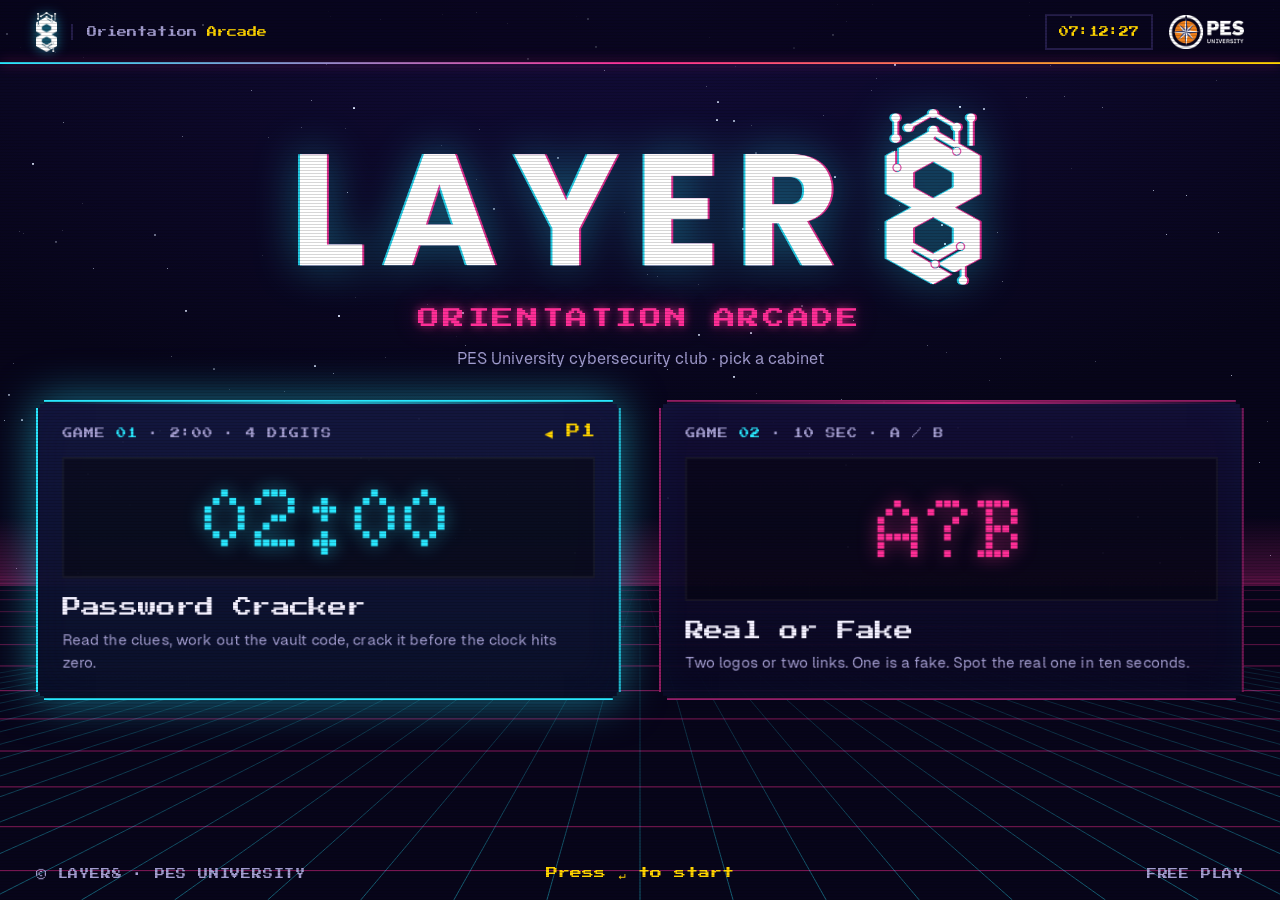
==== commit d3e995ba: "Arcade theme with live effects and Layer8 / PESU branding - Neon arcade look: pixel type (Press Star" ====
--- a/index.html
+++ b/index.html
@@ -3,77 +3,101 @@
 <head>
   <meta charset="utf-8">
   <meta name="viewport" content="width=device-width, initial-scale=1">
-  <title>Layer8 Orientation</title>
-  <link rel="icon" href="data:image/svg+xml,%3Csvg xmlns='http://www.w3.org/2000/svg' viewBox='0 0 32 32'%3E%3Crect width='32' height='32' rx='3' fill='%23d4ff3a'/%3E%3Ctext x='16' y='21' font-family='monospace' font-weight='700' font-size='13' text-anchor='middle' fill='%230b0d04'%3EL8%3C/text%3E%3C/svg%3E">
+  <title>Layer8 Arcade</title>
+  <link rel="icon" href="img/brand/favicon.png">
   <link rel="stylesheet" href="css/style.css">
 </head>
 <body>
-  <div class="hub">
+  <div class="screen">
     <header class="topbar">
       <a class="brand" href="index.html">
-        <span class="brand__mark">L8</span>
-        <span class="brand__crumbs">Layer8 / <span>Orientation</span></span>
+        <img class="brand__mark" src="img/brand/layer8-mark.png" alt="Layer8">
+        <span class="brand__crumb">Orientation <span>Arcade</span></span>
       </a>
       <div class="topbar__spacer"></div>
-      <span class="readout"><span class="live-dot"></span>Local · <strong id="clock">--:--:--</strong></span>
+      <span class="readout"><strong id="clock">--:--:--</strong></span>
+      <img class="pesu" src="img/brand/pesu.png" alt="PES University">
     </header>
 
     <main class="hub__main">
       <section>
-        <div class="label">Cybersecurity club · <b>field games</b></div>
-        <h1 class="hub__title">LAYER<em>8</em></h1>
-        <div class="hub__lede">
-          <p>Two stations. <strong>One operator runs the laptop</strong>, the player reads the screen and answers out loud.</p>
-        </div>
+        <img class="hero__logo logo-glow" src="img/brand/layer8-wordmark.png" alt="Layer8">
+        <div class="hero__sub neon-pink glitch" data-text="ORIENTATION ARCADE">ORIENTATION ARCADE</div>
+        <div class="hero__tag">PES University cybersecurity club · pick a cabinet</div>
       </section>
 
-      <nav class="modules">
-        <a class="module frame" href="cracker.html">
-          <div class="module__head">
-            <span class="label">Module <b>01</b></span>
-            <span class="label">2:00 · 4 digits</span>
-          </div>
-          <div class="module__preview" aria-hidden="true">02:00</div>
-          <div class="module__foot">
+      <nav class="carts" id="carts">
+        <div class="cart-wrap" style="--edge: var(--cyan)">
+          <a class="cart panel" href="cracker.html" style="--edge: var(--cyan)">
+            <div class="cart__head">
+              <span class="label">Game <b>01</b> · 2:00 · 4 digits</span>
+              <span class="cart__cursor">◀ P1</span>
+            </div>
+            <div class="cart__screen">02:00</div>
             <div>
               <h2>Password Cracker</h2>
               <p>Read the clues, work out the vault code, crack it before the clock hits zero.</p>
             </div>
-            <span class="module__go" aria-hidden="true">
-              <svg width="22" height="22" viewBox="0 0 24 24" fill="none" stroke="currentColor" stroke-width="2" stroke-linecap="round" stroke-linejoin="round"><path d="M5 12h14M13 6l6 6-6 6"/></svg>
-            </span>
-          </div>
-        </a>
+          </a>
+        </div>
 
-        <a class="module frame" href="realfake.html">
-          <div class="module__head">
-            <span class="label">Module <b>02</b></span>
-            <span class="label">10s · A / B</span>
-          </div>
-          <div class="module__preview" aria-hidden="true">A ? B</div>
-          <div class="module__foot">
+        <div class="cart-wrap" style="--edge: var(--pink)">
+          <a class="cart panel" href="realfake.html" style="--edge: var(--pink)">
+            <div class="cart__head">
+              <span class="label">Game <b>02</b> · 10 sec · A / B</span>
+              <span class="cart__cursor">◀ P1</span>
+            </div>
+            <div class="cart__screen">A?B</div>
             <div>
               <h2>Real or Fake</h2>
               <p>Two logos or two links. One is a fake. Spot the real one in ten seconds.</p>
             </div>
-            <span class="module__go" aria-hidden="true">
-              <svg width="22" height="22" viewBox="0 0 24 24" fill="none" stroke="currentColor" stroke-width="2" stroke-linecap="round" stroke-linejoin="round"><path d="M5 12h14M13 6l6 6-6 6"/></svg>
-            </span>
-          </div>
-        </a>
+          </a>
+        </div>
       </nav>
     </main>
 
     <footer class="hub__foot">
-      <span class="label">Runs offline · no network required</span>
-      <span class="label">F11 for full screen</span>
+      <span class="label">© Layer8 · PES University</span>
+      <span class="press-start blink">Press ↵ to start</span>
+      <span class="label">Free play</span>
     </footer>
   </div>
 
   <script src="js/common.js"></script>
+  <script src="js/fx.js"></script>
   <script>
-    L8.startClock(document.getElementById("clock"));
-    document.querySelectorAll(".module h2").forEach(function (h) { L8.scramble(h, h.textContent, 700); });
+    (function () {
+      FX.init();
+      L8.startClock(document.getElementById("clock"));
+
+      // arcade menu: ←/→ (or ↑/↓) to choose, Enter to launch, mouse hover also selects
+      var wraps = Array.prototype.slice.call(document.querySelectorAll(".cart-wrap"));
+      var sel = 0;
+      function select(i, silent) {
+        sel = (i + wraps.length) % wraps.length;
+        wraps.forEach(function (w, k) { w.classList.toggle("is-selected", k === sel); });
+        if (!silent) L8.sound.select();
+      }
+      wraps.forEach(function (w, i) {
+        var card = w.querySelector(".cart");
+        FX.tilt(card);
+        w.addEventListener("mouseenter", function () { if (sel !== i) select(i); });
+        card.addEventListener("click", function (e) { e.preventDefault(); launch(card.href); });
+      });
+      function launch(href) {
+        L8.sound.go();
+        FX.flash("#ffffff");
+        setTimeout(function () { location.href = href; }, 220);
+      }
+      document.addEventListener("keydown", function (e) {
+        if (e.key === "ArrowRight" || e.key === "ArrowDown") { select(sel + 1); e.preventDefault(); }
+        else if (e.key === "ArrowLeft" || e.key === "ArrowUp") { select(sel - 1); e.preventDefault(); }
+        else if (e.key === "Enter" || e.key === " ") { launch(wraps[sel].querySelector(".cart").href); e.preventDefault(); }
+        else if (e.key === "1" || e.key === "2") { launch(wraps[+e.key - 1].querySelector(".cart").href); }
+      });
+      select(0, true);
+    })();
   </script>
 </body>
 </html>
--- a/css/style.css
+++ b/css/style.css
@@ -1,452 +1,540 @@
-/* Layer8 Orientation — "instrument" theme.
-   Dark control-panel aesthetic: hairline grid, registration-mark corners,
-   dot-matrix numerals, one lime signal colour. Fonts are bundled in /fonts
-   so everything works offline. */
-
-@font-face { font-family: "Geist"; src: url("../fonts/geist-sans-latin-300-normal.woff2") format("woff2"); font-weight: 300; font-display: swap; }
+/* Layer8 Orientation — arcade theme.
+   Neon-on-midnight cabinet look: pixel type for UI, LED dot-matrix numerals,
+   chunky press-down buttons, CRT boot + scanlines, live starfield/grid (js/fx.js).
+   All fonts are bundled in /fonts so the site works offline. */
+
+@font-face { font-family: "Press Start 2P"; src: url("../fonts/press-start-2p-latin-400-normal.woff2") format("woff2"); font-display: block; }
 @font-face { font-family: "Geist"; src: url("../fonts/geist-sans-latin-400-normal.woff2") format("woff2"); font-weight: 400; font-display: swap; }
 @font-face { font-family: "Geist"; src: url("../fonts/geist-sans-latin-500-normal.woff2") format("woff2"); font-weight: 500; font-display: swap; }
 @font-face { font-family: "Geist"; src: url("../fonts/geist-sans-latin-600-normal.woff2") format("woff2"); font-weight: 600; font-display: swap; }
 @font-face { font-family: "Geist"; src: url("../fonts/geist-sans-latin-700-normal.woff2") format("woff2"); font-weight: 700; font-display: swap; }
-@font-face { font-family: "Geist Mono"; src: url("../fonts/geist-mono-latin-400-normal.woff2") format("woff2"); font-weight: 400; font-display: swap; }
 @font-face { font-family: "Geist Mono"; src: url("../fonts/geist-mono-latin-500-normal.woff2") format("woff2"); font-weight: 500; font-display: swap; }
-@font-face { font-family: "Geist Mono"; src: url("../fonts/geist-mono-latin-700-normal.woff2") format("woff2"); font-weight: 700; font-display: swap; }
-@font-face { font-family: "Doto"; src: url("../fonts/doto-latin-600-normal.woff2") format("woff2"); font-weight: 600; font-display: swap; }
-@font-face { font-family: "Doto"; src: url("../fonts/doto-latin-800-normal.woff2") format("woff2"); font-weight: 800; font-display: swap; }
+@font-face { font-family: "Doto"; src: url("../fonts/doto-latin-800-normal.woff2") format("woff2"); font-weight: 800; font-display: block; }
 
 :root {
-  --bg: #08090b;
-  --panel: #101216;
-  --panel-2: #0c0e11;
-  --line: rgba(255, 255, 255, .08);
-  --line-2: rgba(255, 255, 255, .16);
-  --text: #eceef1;
-  --muted: #8b919a;
-  --dim: #565c65;
-
-  --accent: #d4ff3a;       /* signal lime */
-  --accent-ink: #0b0d04;
-  --warn: #ffb224;
-  --danger: #ff4545;
-
-  --ok: #2ee59d;
-  --bad: #ff4d5e;
-
-  --plate: #f5f6f7;        /* light "specimen plate" behind logos & links */
-
+  --bg: #07051a;
+  --bg-2: #0d0a28;
+  --bg-3: #140f38;
+  --ink: #f3f0ff;
+  --muted: #a39dd0;
+  --dim: #4e4880;
+  --line: rgba(150, 130, 255, .2);
+
+  --cyan: #29e7ff;
+  --pink: #ff2e97;
+  --yellow: #ffd400;
+  --yellow-deep: #b38f00;
+  --green: #3dff8f;
+  --red: #ff3d5a;
+  --orange: #ff9a1f;
+
+  --plate: #ffffff;
+
+  --pixel: "Press Start 2P", "Courier New", monospace;
   --sans: "Geist", "Segoe UI", system-ui, sans-serif;
-  --mono: "Geist Mono", Consolas, "SF Mono", monospace;
-  --dot: "Doto", "Geist Mono", monospace;
-
-  --r: 3px;
+  --mono: "Geist Mono", Consolas, monospace;
+  --led: "Doto", "Courier New", monospace;
+
+  /* stepped "8-bit" corners */
+  --notch: polygon(0 8px, 4px 8px, 4px 4px, 8px 4px, 8px 0, calc(100% - 8px) 0, calc(100% - 8px) 4px, calc(100% - 4px) 4px, calc(100% - 4px) 8px, 100% 8px, 100% calc(100% - 8px), calc(100% - 4px) calc(100% - 8px), calc(100% - 4px) calc(100% - 4px), calc(100% - 8px) calc(100% - 4px), calc(100% - 8px) 100%, 8px 100%, 8px calc(100% - 4px), 4px calc(100% - 4px), 4px calc(100% - 8px), 0 calc(100% - 8px));
 }
 
 * { box-sizing: border-box; }
 html, body { height: 100%; }
-
 body {
   margin: 0;
   font-family: var(--sans);
-  color: var(--text);
-  background-color: var(--bg);
-  background-image:
-    radial-gradient(1200px 600px at 50% -10%, rgba(212, 255, 58, .05), transparent 60%),
-    linear-gradient(var(--line) 1px, transparent 1px),
-    linear-gradient(90deg, var(--line) 1px, transparent 1px);
-  background-size: auto, 40px 40px, 40px 40px;
-  background-position: 0 0, -1px -1px, -1px -1px;
+  color: var(--ink);
+  background: radial-gradient(120% 80% at 50% 0%, #120c3a 0%, var(--bg) 60%) fixed;
   -webkit-font-smoothing: antialiased;
   overflow-x: hidden;
 }
-body::after {
-  /* fine scanlines, barely there */
-  content: "";
-  position: fixed; inset: 0;
-  pointer-events: none;
-  background: repeating-linear-gradient(0deg, rgba(0,0,0,.18) 0 1px, transparent 1px 3px);
-  opacity: .35;
-  z-index: -1; /* behind content, so it never stripes the white plates */
-}
-
-h1, h2, h3 { margin: 0; font-weight: 600; letter-spacing: -.02em; }
+h1, h2, h3 { margin: 0; font-weight: 600; }
 button { font: inherit; color: inherit; }
-:focus-visible { outline: 2px solid var(--accent); outline-offset: 3px; }
-.frame:focus-visible { outline: 2px solid var(--accent); outline-offset: 2px; }
-::selection { background: var(--accent); color: var(--accent-ink); }
-
-.mono { font-family: var(--mono); }
+::selection { background: var(--pink); color: #fff; }
+:focus-visible { outline: 3px solid var(--cyan); outline-offset: 3px; }
+.hidden { display: none !important; }
+
+/* ---------- live background + CRT overlays ---------- */
+#fx-bg { position: fixed; inset: 0; width: 100%; height: 100%; z-index: -2; pointer-events: none; }
+#fx-particles { position: fixed; inset: 0; width: 100%; height: 100%; z-index: 90; pointer-events: none; }
+.crt {
+  position: fixed; inset: 0; z-index: 80; pointer-events: none;
+  background:
+    radial-gradient(130% 100% at 50% 50%, transparent 62%, rgba(0,0,0,.55) 100%),
+    repeating-linear-gradient(0deg, rgba(0,0,0,.16) 0 1px, transparent 1px 3px);
+  mix-blend-mode: multiply;
+}
+/* game screens: vignette only, so scanlines never stripe logos or clue text */
+body.calm .crt { background: radial-gradient(130% 100% at 50% 50%, transparent 62%, rgba(0,0,0,.5) 100%); }
+.fx-flash { position: fixed; inset: 0; z-index: 85; pointer-events: none; opacity: 0; }
+.fx-flash.go { animation: flash .5s ease-out; }
+@keyframes flash { from { opacity: .45; } to { opacity: 0; } }
+
+/* red pulse around the screen when time is nearly out */
+body.alarm::before {
+  content: ""; position: fixed; inset: 0; z-index: 79; pointer-events: none;
+  box-shadow: inset 0 0 120px 20px rgba(255, 61, 90, .45);
+  animation: alarm 1s ease-in-out infinite;
+}
+@keyframes alarm { 50% { opacity: .25; } }
+
+/* CRT power-on */
+.screen { min-height: 100%; display: flex; flex-direction: column; }
+body.booting .screen { animation: crtOn .55s cubic-bezier(.2,.8,.2,1) both; }
+@keyframes crtOn {
+  0%   { transform: scale(1, .004); filter: brightness(6); opacity: 1; }
+  40%  { transform: scale(1, .004); filter: brightness(6); }
+  70%  { transform: scale(1, 1.02); filter: brightness(1.6); }
+  100% { transform: scale(1, 1); filter: brightness(1); }
+}
+
+.shake { animation: shake .4s cubic-bezier(.36,.07,.19,.97); }
+@keyframes shake {
+  10%, 90% { transform: translate(-2px, 0); }
+  20%, 80% { transform: translate(4px, 1px); }
+  30%, 50%, 70% { transform: translate(-8px, -1px); }
+  40%, 60% { transform: translate(8px, 1px); }
+}
+
+/* ---------- type helpers ---------- */
 .label {
-  font-family: var(--mono);
-  font-size: 11px;
-  font-weight: 500;
-  letter-spacing: .16em;
+  font-family: var(--pixel);
+  font-size: 10px;
+  letter-spacing: .08em;
   text-transform: uppercase;
   color: var(--muted);
-}
-.label b { color: var(--accent); font-weight: 500; }
-.hidden { display: none !important; }
-
-/* ---------- registration-mark frame ---------- */
-.frame {
-  --c: var(--line-2);
-  --s: 14px;
+  line-height: 1.6;
+}
+.label b { color: var(--cyan); font-weight: 400; }
+.blink { animation: blink 1.1s steps(1) infinite; }
+@keyframes blink { 50% { opacity: 0; } }
+
+.neon-cyan { color: var(--cyan); text-shadow: 0 0 8px rgba(41,231,255,.7), 0 0 24px rgba(41,231,255,.35); }
+.neon-pink { color: var(--pink); text-shadow: 0 0 8px rgba(255,46,151,.7), 0 0 24px rgba(255,46,151,.35); }
+.neon-yellow { color: var(--yellow); text-shadow: 0 0 8px rgba(255,212,0,.6), 0 0 24px rgba(255,212,0,.3); }
+
+/* RGB-split glitch for headings: <h1 class="glitch" data-text="...">...</h1> */
+.glitch { position: relative; display: inline-block; }
+.glitch::before, .glitch::after {
+  content: attr(data-text);
+  position: absolute; inset: 0;
+  pointer-events: none;
+  opacity: 0;
+}
+.glitch::before { color: var(--cyan); animation: glitchA 4.5s infinite steps(1); }
+.glitch::after { color: var(--pink); animation: glitchB 4.5s infinite steps(1); }
+@keyframes glitchA {
+  0%, 91%, 100% { opacity: 0; }
+  92% { opacity: .9; clip-path: inset(10% 0 60% 0); transform: translate(-5px, 0); }
+  94% { opacity: .9; clip-path: inset(55% 0 20% 0); transform: translate(4px, 0); }
+  96% { opacity: .9; clip-path: inset(30% 0 45% 0); transform: translate(-3px, 0); }
+}
+@keyframes glitchB {
+  0%, 91%, 100% { opacity: 0; }
+  92% { opacity: .9; clip-path: inset(65% 0 10% 0); transform: translate(5px, 0); }
+  94% { opacity: .9; clip-path: inset(15% 0 70% 0); transform: translate(-4px, 0); }
+  96% { opacity: .9; clip-path: inset(40% 0 35% 0); transform: translate(3px, 0); }
+}
+
+/* logo with chromatic edge + occasional jolt */
+.logo-glow {
+  filter: drop-shadow(2px 0 0 rgba(255,46,151,.85)) drop-shadow(-2px 0 0 rgba(41,231,255,.85)) drop-shadow(0 0 22px rgba(41,231,255,.35));
+  animation: logoJolt 6s infinite steps(1);
+}
+@keyframes logoJolt {
+  0%, 94%, 100% { transform: none; }
+  95% { transform: translate(-4px, 1px) skewX(-4deg); }
+  96% { transform: translate(5px, -1px) skewX(3deg); }
+  97% { transform: translate(-2px, 0); }
+}
+
+/* ---------- neon panel ---------- */
+.panel {
+  --edge: var(--cyan);
   position: relative;
-  background:
-    linear-gradient(var(--c), var(--c)) top left / var(--s) 1px no-repeat,
-    linear-gradient(var(--c), var(--c)) top left / 1px var(--s) no-repeat,
-    linear-gradient(var(--c), var(--c)) top right / var(--s) 1px no-repeat,
-    linear-gradient(var(--c), var(--c)) top right / 1px var(--s) no-repeat,
-    linear-gradient(var(--c), var(--c)) bottom left / var(--s) 1px no-repeat,
-    linear-gradient(var(--c), var(--c)) bottom left / 1px var(--s) no-repeat,
-    linear-gradient(var(--c), var(--c)) bottom right / var(--s) 1px no-repeat,
-    linear-gradient(var(--c), var(--c)) bottom right / 1px var(--s) no-repeat,
-    var(--panel);
-  outline: 1px solid var(--line);
-  outline-offset: -1px;
-}
+  background: linear-gradient(180deg, rgba(20,15,56,.92), rgba(10,8,34,.92));
+  border: 2px solid color-mix(in srgb, var(--edge) 55%, transparent);
+  box-shadow: inset 0 0 40px rgba(41,231,255,.04), inset 0 0 0 1px rgba(0,0,0,.4);
+  clip-path: var(--notch);
+}
+.panel::before {
+  /* top highlight bar */
+  content: ""; position: absolute; left: 12px; right: 12px; top: 0; height: 2px;
+  background: linear-gradient(90deg, transparent, var(--edge), transparent);
+  opacity: .8;
+}
+/* clip-path cuts outer box-shadows, so glow lives on a wrapper filter */
+.glow { filter: drop-shadow(0 0 14px color-mix(in srgb, var(--edge, var(--cyan)) 30%, transparent)); }
 
 /* ---------- top bar ---------- */
 .topbar {
+  position: relative;
   display: flex;
   align-items: center;
-  gap: 18px;
-  padding: 14px clamp(16px, 3vw, 36px);
-  border-bottom: 1px solid var(--line);
-  background: rgba(8, 9, 11, .7);
-}
-.brand {
-  display: flex; align-items: center; gap: 10px;
-  text-decoration: none; color: var(--text);
-}
-.brand__mark {
-  width: 30px; height: 30px;
+  gap: 16px;
+  padding: 12px clamp(16px, 3vw, 36px);
+  background: rgba(7, 5, 26, .75);
+}
+.topbar::after {
+  content: ""; position: absolute; left: 0; right: 0; bottom: 0; height: 2px;
+  background: linear-gradient(90deg, var(--cyan), var(--pink) 50%, var(--yellow));
+  box-shadow: 0 0 12px rgba(255,46,151,.6);
+}
+.brand { display: flex; align-items: center; gap: 14px; text-decoration: none; color: var(--ink); }
+.brand__mark { height: 40px; width: auto; display: block; filter: drop-shadow(0 0 6px rgba(41,231,255,.6)); }
+.brand__word { height: 18px; width: auto; display: block; }
+.brand__crumb { font-family: var(--pixel); font-size: 10px; color: var(--muted); padding-left: 14px; border-left: 2px solid var(--line); line-height: 1.6; }
+.brand__crumb span { color: var(--yellow); }
+.brand:hover .brand__crumb { color: var(--ink); }
+.topbar__spacer { flex: 1; }
+.pesu { height: 34px; width: auto; display: block; }
+.readout {
+  font-family: var(--pixel);
+  font-size: 10px;
+  color: var(--muted);
+  padding: 9px 12px;
+  border: 2px solid var(--line);
+  white-space: nowrap;
+  line-height: 1.4;
+}
+.readout strong { color: var(--yellow); font-weight: 400; }
+.icon-btn {
+  width: 38px; height: 38px;
   display: grid; place-items: center;
-  background: var(--accent);
-  color: var(--accent-ink);
-  font-family: var(--mono);
-  font-weight: 700;
-  font-size: 13px;
-  border-radius: 2px;
-}
-.brand__crumbs { font-family: var(--mono); font-size: 12px; letter-spacing: .12em; text-transform: uppercase; color: var(--muted); }
-.brand__crumbs span { color: var(--text); }
-.brand:hover .brand__crumbs { color: var(--text); }
-.topbar__spacer { flex: 1; }
-.readout {
-  font-family: var(--mono);
-  font-size: 12px;
-  letter-spacing: .12em;
-  text-transform: uppercase;
-  color: var(--muted);
-  padding: 8px 12px;
-  border: 1px solid var(--line);
-  border-radius: var(--r);
-  white-space: nowrap;
-}
-.readout strong { color: var(--text); font-weight: 500; }
-.readout--accent strong { color: var(--accent); }
-.icon-btn {
-  width: 36px; height: 36px;
-  display: grid; place-items: center;
-  border: 1px solid var(--line);
-  border-radius: var(--r);
+  border: 2px solid var(--line);
   background: transparent;
   color: var(--muted);
   cursor: pointer;
 }
-.icon-btn:hover { color: var(--text); border-color: var(--line-2); }
-.live-dot { width: 7px; height: 7px; border-radius: 50%; background: var(--accent); display: inline-block; margin-right: 8px; box-shadow: 0 0 8px var(--accent); animation: blink 2s steps(1) infinite; }
-@keyframes blink { 50% { opacity: .25; } }
-
-/* ---------- buttons ---------- */
+.icon-btn:hover { color: var(--cyan); border-color: var(--cyan); }
+
+/* ---------- arcade buttons ---------- */
 .btn {
+  --face: var(--yellow);
+  --depth: var(--yellow-deep);
+  --text: #1a1200;
   appearance: none;
   cursor: pointer;
-  border-radius: var(--r);
-  border: 1px solid transparent;
-  padding: 16px 22px;
-  font-family: var(--mono);
-  font-weight: 500;
-  font-size: 14px;
-  letter-spacing: .14em;
+  border: 0;
+  border-bottom: 6px solid var(--depth);
+  background: var(--face);
+  color: var(--text);
+  clip-path: var(--notch);
+  padding: 18px 22px 14px;
+  font-family: var(--pixel);
+  font-size: 13px;
+  letter-spacing: .06em;
   text-transform: uppercase;
   display: inline-flex;
   align-items: center;
   justify-content: space-between;
-  gap: 16px;
-  transition: background .12s, border-color .12s, color .12s, transform .06s;
-}
-.btn:active { transform: translateY(1px); }
-.btn:disabled { opacity: .3; cursor: not-allowed; }
-.btn kbd { font-family: var(--mono); font-size: 13px; opacity: .7; letter-spacing: 0; }
-.btn--accent { background: var(--accent); color: var(--accent-ink); }
-.btn--accent:hover:not(:disabled) { background: #e3ff7a; }
-.btn--line { border-color: var(--line-2); color: var(--text); background: transparent; }
-.btn--line:hover:not(:disabled) { border-color: var(--text); }
-.btn--small { padding: 10px 14px; font-size: 12px; }
-
-/* text scramble */
-.scramble-char { color: var(--accent); }
+  gap: 14px;
+  transition: transform .06s, border-bottom-width .06s, filter .12s;
+}
+.btn:hover:not(:disabled) { filter: brightness(1.12); }
+.btn:active:not(:disabled), .btn.pressed { transform: translateY(4px); border-bottom-width: 2px; }
+.btn:disabled { filter: grayscale(.8) brightness(.5); cursor: not-allowed; }
+.btn kbd { font-family: var(--pixel); font-size: 10px; opacity: .65; border: 0; padding: 0; color: inherit; }
+.btn--pink { --face: var(--pink); --depth: #9c1559; --text: #fff; }
+.btn--cyan { --face: var(--cyan); --depth: #0f8ea0; --text: #021a1f; }
+.btn--ghost { --face: #1c1650; --depth: #0c0930; --text: var(--ink); }
+.btn--small { padding: 12px 14px 9px; font-size: 10px; border-bottom-width: 4px; }
 
 /* =========================================================
-   HUB
+   HUB (attract screen)
    ========================================================= */
-.hub { min-height: 100%; display: flex; flex-direction: column; }
 .hub__main {
   flex: 1;
   width: 100%;
-  max-width: 1240px;
+  max-width: 1280px;
   margin: 0 auto;
-  padding: clamp(32px, 7vh, 80px) clamp(16px, 3vw, 36px) 40px;
+  padding: clamp(24px, 5vh, 56px) clamp(16px, 3vw, 36px) 20px;
   display: flex;
   flex-direction: column;
-  gap: clamp(28px, 6vh, 64px);
-}
-.hub__title {
-  font-family: var(--dot);
-  font-weight: 800;
-  font-size: clamp(72px, 13vw, 190px);
-  line-height: .85;
-  letter-spacing: -.01em;
-  color: var(--text);
-}
-.hub__title em { font-style: normal; color: var(--accent); }
-.hub__lede {
-  display: flex; flex-wrap: wrap; gap: 12px 40px; align-items: baseline;
-  margin-top: 22px;
-}
-.hub__lede p { margin: 0; font-size: clamp(17px, 1.6vw, 21px); color: var(--muted); max-width: 46ch; line-height: 1.5; font-weight: 300; }
-.hub__lede p strong { color: var(--text); font-weight: 500; }
-
-.modules { display: grid; grid-template-columns: 1fr 1fr; gap: 20px; }
-.module {
+  align-items: center;
+  gap: clamp(18px, 3.5vh, 36px);
+  text-align: center;
+}
+.hero__logo { width: min(680px, 78vw); height: auto; display: block; margin: 0 auto; }
+.hero__sub { font-family: var(--pixel); font-size: clamp(14px, 1.7vw, 22px); letter-spacing: .12em; margin-top: 22px; }
+.hero__tag { font-size: 16px; color: var(--muted); margin-top: 14px; }
+
+.carts {
+  display: grid;
+  grid-template-columns: 1fr 1fr;
+  gap: clamp(18px, 3vw, 40px);
+  width: 100%;
+  perspective: 1200px;
+}
+.cart-wrap { transition: filter .2s; }
+.cart-wrap.is-selected { filter: drop-shadow(0 0 22px color-mix(in srgb, var(--edge) 55%, transparent)); }
+.cart {
   display: flex;
   flex-direction: column;
-  gap: 18px;
+  gap: 16px;
+  padding: 22px 24px 24px;
   min-height: 300px;
-  padding: 26px 28px;
+  height: 100%;
   text-decoration: none;
-  color: var(--text);
-  transition: --c .2s;
-}
-.module:hover { --c: var(--accent); }
-.module__head { display: flex; justify-content: space-between; align-items: center; }
-.module__preview {
+  color: var(--ink);
+  text-align: left;
+  transition: transform .15s ease-out, border-color .2s;
+  will-change: transform;
+}
+.cart-wrap.is-selected .cart { border-color: var(--edge); }
+.cart__head { display: flex; justify-content: space-between; align-items: center; }
+.cart__cursor { font-family: var(--pixel); font-size: 14px; color: var(--yellow); visibility: hidden; }
+.cart-wrap.is-selected .cart__cursor { visibility: visible; animation: blink .8s steps(1) infinite; }
+.cart__screen {
   flex: 1;
   display: grid;
   place-items: center;
-  font-family: var(--dot);
+  min-height: 120px;
+  background: rgba(0,0,0,.4);
+  border: 2px solid rgba(255,255,255,.06);
+  font-family: var(--led);
   font-weight: 800;
-  font-size: clamp(56px, 7vw, 96px);
-  color: var(--dim);
-  border-top: 1px dashed var(--line);
-  border-bottom: 1px dashed var(--line);
-  transition: color .2s;
-}
-.module:hover .module__preview { color: var(--accent); }
-.module__foot { display: flex; justify-content: space-between; align-items: flex-end; gap: 20px; }
-.module h2 { font-size: clamp(26px, 2.6vw, 34px); }
-.module p { margin: 8px 0 0; color: var(--muted); font-size: 15px; line-height: 1.5; max-width: 40ch; }
-.module__go {
-  flex: none;
-  width: 52px; height: 52px;
+  font-size: clamp(52px, 6.5vw, 88px);
+  color: var(--edge);
+  text-shadow: 0 0 18px color-mix(in srgb, var(--edge) 60%, transparent);
+  overflow: hidden;
+  position: relative;
+}
+.cart__screen::after {
+  content: ""; position: absolute; inset: 0;
+  background: linear-gradient(180deg, transparent 0 45%, rgba(255,255,255,.07) 50%, transparent 55% 100%);
+  background-size: 100% 300%;
+  animation: sweep 3.2s linear infinite;
+}
+@keyframes sweep { from { background-position: 0 100%; } to { background-position: 0 -200%; } }
+.cart h2 { font-family: var(--pixel); font-size: clamp(15px, 1.5vw, 20px); font-weight: 400; line-height: 1.5; }
+.cart p { margin: 6px 0 0; color: var(--muted); font-size: 15px; line-height: 1.5; }
+
+.hub__foot {
+  display: grid;
+  grid-template-columns: 1fr auto 1fr;
+  align-items: center;
+  gap: 16px;
+  padding: 14px clamp(16px, 3vw, 36px) 18px;
+}
+.hub__foot > :last-child { justify-self: end; }
+.press-start { font-family: var(--pixel); font-size: 12px; color: var(--yellow); }
+
+/* =========================================================
+   COUNTDOWN OVERLAY
+   ========================================================= */
+.countdown {
+  position: fixed; inset: 0; z-index: 70;
   display: grid; place-items: center;
-  border: 1px solid var(--line-2);
-  border-radius: var(--r);
-  transition: background .15s, color .15s, border-color .15s;
-}
-.module:hover .module__go { background: var(--accent); color: var(--accent-ink); border-color: var(--accent); }
-
-.hub__foot {
-  border-top: 1px solid var(--line);
-  padding: 14px clamp(16px, 3vw, 36px);
-  display: flex; justify-content: space-between; gap: 16px;
-}
+  background: rgba(7,5,26,.6);
+  pointer-events: none;
+}
+.countdown span {
+  font-family: var(--pixel);
+  font-size: clamp(48px, 9vw, 120px);
+  color: var(--yellow);
+  text-shadow: 0 0 18px rgba(255,212,0,.7), 6px 6px 0 #9c1559;
+  animation: zoomIn .45s cubic-bezier(.2,1.6,.4,1) both;
+}
+.countdown span.go { color: var(--green); text-shadow: 0 0 22px rgba(61,255,143,.8), 6px 6px 0 #0f6b3a; }
+@keyframes zoomIn { from { transform: scale(2.4); opacity: 0; } to { transform: scale(1); opacity: 1; } }
 
 /* =========================================================
    PASSWORD CRACKER
    ========================================================= */
 .cracker {
+  flex: 1;
   display: grid;
   grid-template-columns: minmax(0, 1.3fr) minmax(360px, .9fr);
   gap: 20px;
-  padding: 20px clamp(16px, 3vw, 36px) 24px;
+  padding: 20px clamp(16px, 3vw, 36px) 22px;
+  width: 100%;
   max-width: 1500px;
   margin: 0 auto;
-  min-height: calc(100vh - 66px);
-}
-
-.brief { padding: clamp(24px, 3.5vh, 36px) clamp(24px, 3vw, 44px); display: flex; flex-direction: column; }
+}
+.cracker > .glow { display: flex; }
+.cracker > .glow > .panel { flex: 1; }
+.brief { padding: clamp(22px, 3.5vh, 34px) clamp(22px, 3vw, 40px); display: flex; flex-direction: column; }
 .brief__head {
   display: flex;
-  align-items: flex-end;
+  align-items: center;
   justify-content: space-between;
   gap: 20px;
   padding-bottom: 18px;
-  border-bottom: 1px solid var(--line);
-  margin-bottom: 22px;
-}
-.brief__id { display: flex; align-items: flex-end; gap: 18px; }
+  border-bottom: 2px dashed var(--line);
+  margin-bottom: 20px;
+}
+.brief__id { display: flex; align-items: center; gap: 20px; }
 .brief__num {
-  font-family: var(--dot);
+  font-family: var(--led);
   font-weight: 800;
-  font-size: clamp(64px, 8vh, 92px);
+  font-size: clamp(64px, 9vh, 96px);
   line-height: .8;
-  color: var(--accent);
-}
-.brief__title { font-size: clamp(20px, 2vw, 26px); font-weight: 500; margin-top: 6px; }
-
-.clues {
-  font-size: clamp(19px, 1.85vw, 27px);
-  line-height: 1.45;
-  font-weight: 400;
-}
+}
+.brief__title { font-family: var(--pixel); font-weight: 400; font-size: clamp(13px, 1.3vw, 17px); margin-top: 10px; line-height: 1.5; }
+
+.clues { font-size: clamp(19px, 1.85vw, 27px); line-height: 1.45; }
 .clues p { margin: 0 0 14px; }
 .clues ul, .clues ol { list-style: none; margin: 0 0 14px; padding: 0; counter-reset: c; }
 .clues li {
   counter-increment: c;
   display: grid;
-  grid-template-columns: 3.2em 1fr;
-  padding: 7px 0;
-  border-bottom: 1px solid var(--line);
+  grid-template-columns: 2.6em 1fr;
+  padding: 6px 0;
+  opacity: 0;
+  animation: lineIn .35s ease-out forwards;
 }
 .clues li::before {
+  content: "\25B8";
+  color: var(--pink);
+  font-size: .8em;
+  padding-top: .15em;
+}
+.clues ol li::before {
   content: counter(c, decimal-leading-zero);
-  font-family: var(--mono);
-  font-size: .62em;
-  padding-top: .45em;
-  color: var(--dim);
-  letter-spacing: .08em;
-}
-.clues ol li::before { color: var(--accent); }
-.clues .outro { margin-top: 16px; color: var(--warn); font-size: .85em; }
+  font-family: var(--pixel);
+  font-size: .45em;
+  padding-top: .9em;
+  color: var(--cyan);
+}
+.clues p { opacity: 0; animation: lineIn .35s ease-out forwards; }
+@keyframes lineIn { from { opacity: 0; transform: translateX(-12px); filter: blur(2px); } to { opacity: 1; transform: none; filter: none; } }
+.clues .outro { margin-top: 16px; color: var(--orange); font-size: .85em; }
 .clues.dense { font-size: clamp(16px, 1.4vw, 21px); }
-.clues.dense li { padding: 5px 0; }
+.clues.dense li { padding: 4px 0; }
 
 .sealed { flex: 1; display: flex; flex-direction: column; justify-content: center; gap: 14px; }
-.sealed__bar { height: 22px; background: repeating-linear-gradient(90deg, rgba(255,255,255,.07) 0 6px, transparent 6px 8px); border-radius: 1px; }
-.sealed__bar:nth-child(1) { width: 82%; } .sealed__bar:nth-child(2) { width: 64%; }
-.sealed__bar:nth-child(3) { width: 90%; } .sealed__bar:nth-child(4) { width: 48%; }
-.sealed__bar:nth-child(5) { width: 72%; }
-.sealed__note { margin-top: 18px; color: var(--muted); font-size: 16px; }
-.sealed__note strong { color: var(--text); font-weight: 500; }
+.sealed__bar { height: 22px; background: repeating-linear-gradient(90deg, rgba(150,130,255,.22) 0 8px, transparent 8px 12px); animation: pulseBar 2s ease-in-out infinite; }
+.sealed__bar:nth-child(1) { width: 82%; } .sealed__bar:nth-child(2) { width: 64%; animation-delay: .2s; }
+.sealed__bar:nth-child(3) { width: 90%; animation-delay: .4s; } .sealed__bar:nth-child(4) { width: 48%; animation-delay: .6s; }
+.sealed__bar:nth-child(5) { width: 72%; animation-delay: .8s; }
+@keyframes pulseBar { 50% { opacity: .45; } }
+.sealed__note { margin-top: 18px; color: var(--muted); font-size: 17px; }
+.sealed__note strong { color: var(--yellow); font-weight: 500; }
 
 .console {
-  padding: clamp(18px, 3vh, 30px) clamp(20px, 2.5vw, 32px);
+  --edge: var(--pink);
+  padding: clamp(18px, 3vh, 28px) clamp(20px, 2.5vw, 30px);
   display: flex;
   flex-direction: column;
   align-items: center;
-  gap: clamp(12px, 2.2vh, 22px);
+  gap: clamp(12px, 2vh, 20px);
 }
 .console__row { width: 100%; display: flex; justify-content: space-between; }
 
 .dial { position: relative; width: clamp(210px, 32vh, 290px); aspect-ratio: 1; }
-.dial svg { width: 100%; height: 100%; display: block; }
-.dial line { stroke: rgba(255,255,255,.09); stroke-width: 2; stroke-linecap: round; transition: stroke .2s; }
-.dial line.on { stroke: var(--accent); }
-.dial[data-level="warn"] line.on { stroke: var(--warn); }
-.dial[data-level="danger"] line.on { stroke: var(--danger); }
-.dial line.major { stroke-width: 3; }
+.dial svg { width: 100%; height: 100%; display: block; overflow: visible; }
+.dial line { stroke: rgba(150,130,255,.16); stroke-width: 2.4; stroke-linecap: round; }
+.dial line.on { stroke: var(--cyan); }
+.dial[data-level="warn"] line.on { stroke: var(--yellow); }
+.dial[data-level="danger"] line.on { stroke: var(--red); }
+.dial svg { filter: drop-shadow(0 0 4px rgba(41,231,255,.55)); }
+.dial[data-level="warn"] svg { filter: drop-shadow(0 0 4px rgba(255,212,0,.6)); }
+.dial[data-level="danger"] svg { filter: drop-shadow(0 0 5px rgba(255,61,90,.7)); }
+.dial line.major { stroke-width: 3.4; }
 .dial__center { position: absolute; inset: 0; display: grid; place-items: center; text-align: center; }
 .dial__time {
-  font-family: var(--dot);
+  font-family: var(--led);
   font-weight: 800;
   font-size: clamp(52px, 7.5vh, 72px);
   line-height: 1;
-  font-variant-numeric: tabular-nums;
-}
-.dial[data-level="warn"] .dial__time { color: var(--warn); }
-.dial[data-level="danger"] .dial__time { color: var(--danger); }
+  color: var(--ink);
+  text-shadow: 0 0 14px rgba(41,231,255,.55);
+}
+.dial[data-level="warn"] .dial__time { color: var(--yellow); text-shadow: 0 0 14px rgba(255,212,0,.6); }
+.dial[data-level="danger"] .dial__time { color: var(--red); text-shadow: 0 0 16px rgba(255,61,90,.8); }
 .dial[data-level="danger"].running .dial__time { animation: blink 1s steps(1) infinite; }
-.dial__sub { margin-top: 8px; }
+.dial__sub { margin-top: 10px; }
 .penalty {
-  position: absolute; left: 50%; top: 6%;
+  position: absolute; left: 50%; top: 4%;
   transform: translateX(-50%);
-  font-family: var(--mono); font-weight: 700; font-size: 18px;
-  color: var(--danger);
-  background: rgba(255,69,69,.1);
-  border: 1px solid rgba(255,69,69,.5);
-  padding: 4px 10px; border-radius: var(--r);
-  animation: penalty 1.3s ease forwards;
+  font-family: var(--pixel); font-size: 16px;
+  color: var(--red);
+  text-shadow: 0 0 10px rgba(255,61,90,.8), 3px 3px 0 #3a0010;
+  animation: penalty 1.2s ease forwards;
   pointer-events: none;
 }
-@keyframes penalty { from { opacity: 0; transform: translate(-50%, 8px); } 15% { opacity: 1; transform: translate(-50%, 0); } 75% { opacity: 1; } to { opacity: 0; transform: translate(-50%, -14px); } }
+@keyframes penalty { from { opacity: 0; transform: translate(-50%, 10px) scale(.6); } 15% { opacity: 1; transform: translate(-50%, 0) scale(1.15); } 30% { transform: translate(-50%, 0) scale(1); } 75% { opacity: 1; } to { opacity: 0; transform: translate(-50%, -18px); } }
 
 .code { display: grid; grid-template-columns: repeat(4, 1fr); gap: 10px; width: 100%; max-width: 380px; }
 .code input {
   width: 100%;
-  height: clamp(78px, 11vh, 100px);
-  border: 1px solid var(--line-2);
-  border-radius: var(--r);
-  background: var(--panel-2);
-  color: var(--text);
+  height: clamp(80px, 11vh, 102px);
+  border: 2px solid rgba(41,231,255,.35);
+  background: rgba(0,0,0,.45);
+  color: var(--cyan);
   text-align: center;
-  font-family: var(--mono);
-  font-size: clamp(40px, 5.5vh, 54px);
-  font-weight: 500;
-  caret-color: var(--accent);
+  font-family: var(--led);
+  font-weight: 800;
+  font-size: clamp(52px, 7vh, 68px);
+  text-shadow: 0 0 12px rgba(41,231,255,.6);
+  caret-color: var(--yellow);
   outline: none;
-  transition: border-color .12s, background .12s, box-shadow .12s;
-}
-.code input:focus { border-color: var(--accent); box-shadow: inset 0 -3px 0 var(--accent); }
-.code input:disabled { opacity: .45; }
-.code.shake { animation: shake .35s; }
-.code.ok input { border-color: var(--ok); color: var(--ok); background: rgba(46,229,157,.07); opacity: 1; }
-@keyframes shake { 20%, 60% { transform: translateX(-7px); } 40%, 80% { transform: translateX(7px); } }
+  clip-path: var(--notch);
+  transition: border-color .12s, background .12s;
+}
+.code input:focus { border-color: var(--yellow); background: rgba(255,212,0,.07); }
+.code input:disabled { opacity: .5; }
+.code.ok input { border-color: var(--green); color: var(--green); text-shadow: 0 0 14px rgba(61,255,143,.8); background: rgba(61,255,143,.08); opacity: 1; animation: pop .4s cubic-bezier(.2,1.6,.4,1) both; }
+.code.ok input:nth-child(2) { animation-delay: .06s; } .code.ok input:nth-child(3) { animation-delay: .12s; } .code.ok input:nth-child(4) { animation-delay: .18s; }
+@keyframes pop { from { transform: scale(.8); } to { transform: scale(1); } }
 
 .status {
   width: 100%;
-  min-height: 62px;
+  min-height: 64px;
   display: flex;
   align-items: center;
+  justify-content: center;
   gap: 14px;
   padding: 12px 16px;
-  border-radius: var(--r);
-  border: 1px solid var(--line);
-  font-family: var(--mono);
-  font-weight: 700;
-  letter-spacing: .08em;
-  font-size: clamp(15px, 1.4vw, 19px);
-  text-transform: uppercase;
+  font-family: var(--pixel);
+  font-size: clamp(11px, 1.05vw, 14px);
+  line-height: 1.6;
+  text-align: center;
+  clip-path: var(--notch);
 }
 .status:empty { visibility: hidden; }
 .status svg { flex: none; }
-.status small { display: block; font-size: .78em; font-weight: 500; opacity: .85; margin-top: 2px; }
-.status--ok { color: var(--ok); border-color: rgba(46,229,157,.45); background: rgba(46,229,157,.08); }
-.status--bad { color: var(--bad); border-color: rgba(255,77,94,.45); background: rgba(255,77,94,.08); }
-.status--time { color: var(--danger); border-color: rgba(255,69,69,.45); background: rgba(255,69,69,.08); }
-.status--info { color: var(--muted); font-weight: 500; }
-
-.actions { display: grid; grid-template-columns: 1fr 1fr; gap: 10px; width: 100%; margin-top: auto; }
+.status small { display: block; font-size: .8em; opacity: .85; margin-top: 4px; }
+.status--ok { color: var(--green); background: rgba(61,255,143,.1); text-shadow: 0 0 10px rgba(61,255,143,.6); animation: pop .35s cubic-bezier(.2,1.6,.4,1); }
+.status--bad { color: var(--red); background: rgba(255,61,90,.1); text-shadow: 0 0 10px rgba(255,61,90,.6); }
+.status--time { color: var(--red); background: rgba(255,61,90,.12); text-shadow: 0 0 10px rgba(255,61,90,.6); }
+.status--info { color: var(--muted); background: rgba(150,130,255,.08); }
+
+.actions { display: grid; grid-template-columns: 1fr 1fr; gap: 12px; width: 100%; margin-top: auto; }
 .actions .btn { width: 100%; }
 .actions .btn--wide { grid-column: 1 / -1; }
 
 /* operator drawer */
-.drawer-backdrop { position: fixed; inset: 0; background: rgba(0,0,0,.55); z-index: 40; }
+.drawer-backdrop { position: fixed; inset: 0; background: rgba(0,0,0,.6); z-index: 60; }
 .drawer {
   position: fixed; top: 0; right: 0; bottom: 0;
   width: min(440px, 100vw);
-  background: var(--panel);
-  border-left: 1px solid var(--line-2);
-  z-index: 50;
+  background: var(--bg-2);
+  border-left: 2px solid var(--pink);
+  box-shadow: -10px 0 40px rgba(255,46,151,.25);
+  z-index: 65;
   display: flex; flex-direction: column;
-}
-.drawer__head { display: flex; align-items: center; justify-content: space-between; padding: 16px 20px; border-bottom: 1px solid var(--line); }
+  animation: slideIn .2s ease-out;
+}
+@keyframes slideIn { from { transform: translateX(40px); opacity: 0; } }
+.drawer__head { display: flex; align-items: center; justify-content: space-between; padding: 16px 20px; border-bottom: 2px solid var(--line); }
 .drawer__body { padding: 20px; overflow: auto; display: flex; flex-direction: column; gap: 26px; }
-.drawer__section .label { display: block; margin-bottom: 10px; }
-.drawer__hint { font-size: 13px; color: var(--muted); margin: 8px 0 0; line-height: 1.45; }
+.drawer__section .label { display: block; margin-bottom: 12px; }
+.drawer__hint { font-size: 13px; color: var(--muted); margin: 10px 0 0; line-height: 1.45; }
 .answer-peek {
   display: flex; align-items: center; justify-content: space-between; gap: 12px;
-  border: 1px dashed var(--line-2); border-radius: var(--r); padding: 10px 12px;
-}
-.answer-peek output { font-family: var(--dot); font-weight: 800; font-size: 40px; letter-spacing: .08em; color: var(--accent); }
+  border: 2px dashed var(--line); padding: 10px 12px;
+}
+.answer-peek output { font-family: var(--led); font-weight: 800; font-size: 44px; letter-spacing: .08em; color: var(--yellow); text-shadow: 0 0 12px rgba(255,212,0,.5); }
 .vault-grid { display: grid; grid-template-columns: repeat(auto-fill, minmax(50px, 1fr)); gap: 5px; }
 .vault-grid button {
-  border: 1px solid var(--line); background: var(--panel-2); border-radius: 2px;
-  padding: 8px 0; cursor: pointer; font-family: var(--mono); font-size: 13px; color: var(--text);
-}
-.vault-grid button:hover:not(:disabled) { border-color: var(--accent); color: var(--accent); }
-.vault-grid button.current { background: var(--accent); color: var(--accent-ink); border-color: var(--accent); }
+  border: 2px solid var(--line); background: rgba(0,0,0,.3);
+  padding: 8px 0; cursor: pointer; font-family: var(--pixel); font-size: 10px; color: var(--ink);
+}
+.vault-grid button:hover:not(:disabled) { border-color: var(--cyan); color: var(--cyan); }
+.vault-grid button.current { background: var(--yellow); color: #1a1200; border-color: var(--yellow); }
 .vault-grid button.done { color: var(--dim); }
 .vault-grid button:disabled { opacity: .3; cursor: not-allowed; text-decoration: line-through; }
 
@@ -454,29 +542,35 @@
    REAL OR FAKE
    ========================================================= */
 .rf {
+  flex: 1;
+  width: 100%;
   max-width: 1440px;
   margin: 0 auto;
-  padding: 20px clamp(16px, 3vw, 36px) 22px;
+  padding: 18px clamp(16px, 3vw, 36px) 20px;
   display: flex;
   flex-direction: column;
-  gap: clamp(14px, 2.4vh, 24px);
-  min-height: calc(100vh - 66px);
+  gap: clamp(12px, 2.2vh, 22px);
 }
 .rf-head { display: flex; align-items: flex-end; justify-content: space-between; gap: 24px; }
-.rf-head h2 { font-size: clamp(30px, 3.4vw, 46px); margin-top: 8px; font-weight: 600; }
-.rf-head h2 .brand-name { color: var(--accent); }
-.rf-clock { display: flex; align-items: center; gap: 18px; }
-.rf-clock__num { font-family: var(--dot); font-weight: 800; font-size: clamp(56px, 7vh, 76px); line-height: .8; min-width: 2ch; text-align: right; font-variant-numeric: tabular-nums; }
-.rf-clock[data-level="danger"] .rf-clock__num { color: var(--danger); }
-.segments { display: grid; grid-template-columns: repeat(10, 1fr); gap: 4px; }
-.segments i { height: 8px; background: rgba(255,255,255,.08); border-radius: 1px; transition: background .2s; }
-.segments i.on { background: var(--accent); }
-.segments[data-level="danger"] i.on { background: var(--danger); }
-
-.rf-options { display: grid; grid-template-columns: 1fr 1fr; gap: 20px; flex: 1; min-height: 0; }
+.rf-head h2 { font-size: clamp(30px, 3.4vw, 46px); margin-top: 10px; font-weight: 700; letter-spacing: -.01em; }
+.rf-head h2 .brand-name { color: var(--yellow); text-shadow: 0 0 16px rgba(255,212,0,.45); }
+.rf-clock { display: flex; align-items: center; gap: 16px; }
+.rf-clock__num { font-family: var(--led); font-weight: 800; font-size: clamp(60px, 8vh, 84px); line-height: .8; min-width: 2ch; text-align: right; color: var(--cyan); text-shadow: 0 0 16px rgba(41,231,255,.6); }
+.rf-clock[data-level="danger"] .rf-clock__num { color: var(--red); text-shadow: 0 0 18px rgba(255,61,90,.8); animation: blink .5s steps(1) infinite; }
+.segments { display: grid; grid-template-columns: repeat(10, 1fr); gap: 6px; }
+.segments i { height: 12px; background: rgba(150,130,255,.14); clip-path: polygon(4px 0, 100% 0, calc(100% - 4px) 100%, 0 100%); transition: background .2s; }
+.segments i.on { background: var(--cyan); }
+.segments[data-level="danger"] i.on { background: var(--red); }
+.segments { filter: drop-shadow(0 0 6px rgba(41,231,255,.6)); }
+.segments[data-level="danger"] { filter: drop-shadow(0 0 6px rgba(255,61,90,.7)); }
+
+.rf-options { display: grid; grid-template-columns: 1fr 1fr; gap: 22px; flex: 1; min-height: 0; }
+.opt-wrap { display: flex; min-height: 0; animation: dealIn .45s cubic-bezier(.2,1.2,.4,1) both; transition: filter .2s; }
+.opt-wrap:nth-child(2) { animation-delay: .08s; }
+@keyframes dealIn { from { opacity: 0; transform: translateY(26px) scale(.96); } to { opacity: 1; transform: none; } }
 .rf-option {
+  flex: 1;
   appearance: none;
-  border: 0;
   cursor: pointer;
   text-align: left;
   padding: 14px;
@@ -484,45 +578,49 @@
   flex-direction: column;
   gap: 12px;
   min-height: 0;
-  transition: filter .2s;
-}
-.rf-option:hover:not(:disabled) { --c: var(--accent); }
+  color: var(--ink);
+  transition: transform .15s, filter .2s, border-color .2s;
+}
+.opt-wrap:nth-child(2) .rf-option { --edge: var(--pink); }
+.rf-option:hover:not(:disabled) { transform: translateY(-4px); border-color: var(--edge); }
+.opt-wrap:hover { filter: drop-shadow(0 0 18px rgba(41,231,255,.35)); }
 .rf-option:disabled { cursor: default; }
-.rf-option__bar { display: flex; justify-content: space-between; align-items: center; min-height: 28px; }
-.rf-option__key {
-  font-family: var(--mono); font-size: 12px; letter-spacing: .14em; color: var(--muted);
-}
+.rf-option__bar { display: flex; justify-content: space-between; align-items: center; min-height: 30px; }
+.rf-option__key { font-family: var(--pixel); font-size: 11px; color: var(--muted); display: flex; align-items: center; gap: 10px; }
 .rf-option__key b {
   display: inline-grid; place-items: center;
-  width: 24px; height: 24px; margin-right: 8px;
-  border: 1px solid var(--line-2); border-radius: 2px;
-  color: var(--text); font-weight: 500;
+  width: 30px; height: 30px;
+  background: var(--edge); color: #07051a; font-weight: 400;
+  clip-path: var(--notch);
 }
 .rf-option__tag {
-  font-family: var(--mono); font-weight: 700; font-size: 13px; letter-spacing: .16em;
-  padding: 5px 10px; border-radius: 2px;
-}
+  font-family: var(--pixel); font-size: 13px;
+  padding: 8px 12px 6px;
+  clip-path: var(--notch);
+  animation: stamp .4s cubic-bezier(.2,1.8,.4,1) both;
+}
+@keyframes stamp { from { transform: scale(2.2) rotate(-8deg); opacity: 0; } to { transform: scale(1) rotate(-3deg); opacity: 1; } }
+
 .plate {
   flex: 1;
-  min-height: clamp(220px, 50vh, 520px);
+  min-height: clamp(220px, 48vh, 520px);
   background: var(--plate);
-  border-radius: 2px;
   display: grid;
   place-items: center;
   padding: clamp(16px, 3vh, 32px);
   position: relative;
   overflow: hidden;
-  transition: box-shadow .2s;
-}
-.plate img { width: 100%; height: clamp(190px, 44vh, 460px); object-fit: contain; display: block; }
-
-.rf-option.is-correct, .rf-option.is-reveal { --c: var(--ok); outline-color: var(--ok); }
-.rf-option.is-correct .plate, .rf-option.is-reveal .plate { box-shadow: 0 0 0 4px var(--ok); }
-.rf-option.is-correct .rf-option__tag, .rf-option.is-reveal .rf-option__tag { background: var(--ok); color: #03140c; }
-.rf-option.is-wrong { --c: var(--bad); outline-color: var(--bad); }
-.rf-option.is-wrong .plate { box-shadow: 0 0 0 4px var(--bad); }
-.rf-option.is-wrong .rf-option__tag { background: var(--bad); color: #1a0306; }
-.rf-option.is-dim { filter: saturate(.25) brightness(.45); }
+  clip-path: var(--notch);
+}
+.plate img { width: 100%; height: clamp(190px, 42vh, 460px); object-fit: contain; display: block; }
+
+.rf-option.is-correct, .rf-option.is-reveal { --edge: var(--green); border-color: var(--green); }
+.opt-wrap.win { filter: drop-shadow(0 0 22px rgba(61,255,143,.6)); }
+.rf-option.is-correct .rf-option__tag, .rf-option.is-reveal .rf-option__tag { background: var(--green); color: #032312; }
+.rf-option.is-wrong { --edge: var(--red); border-color: var(--red); }
+.opt-wrap.lose { filter: drop-shadow(0 0 22px rgba(255,61,90,.6)); }
+.rf-option.is-wrong .rf-option__tag { background: var(--red); color: #fff; }
+.opt-wrap.dim { filter: saturate(.2) brightness(.4); }
 
 /* URL shown the way a link looks in a document */
 .doc {
@@ -546,38 +644,38 @@
   text-align: center;
   padding: 16px;
   font-family: var(--mono);
-  font-weight: 700;
+  font-weight: 500;
   font-size: 15px;
   color: #c4122a;
   border: 2px dashed #c4122a;
   word-break: break-all;
 }
 
-.rf-foot { display: flex; align-items: center; justify-content: space-between; gap: 18px; min-height: 58px; }
-.rf-result { font-family: var(--mono); font-weight: 700; font-size: clamp(16px, 1.5vw, 20px); letter-spacing: .1em; text-transform: uppercase; }
-.rf-result--ok { color: var(--ok); }
-.rf-result--bad { color: var(--bad); }
-.rf-result--time { color: var(--danger); }
-.rf-foot .btn { min-width: 220px; }
+.rf-foot { display: grid; grid-template-columns: 1fr auto 1fr; align-items: center; gap: 18px; min-height: 64px; }
+.rf-foot .btn { justify-self: end; min-width: 240px; }
+.rf-result { font-family: var(--pixel); font-size: clamp(12px, 1.2vw, 16px); text-align: center; line-height: 1.5; }
+.rf-result--ok { color: var(--green); text-shadow: 0 0 12px rgba(61,255,143,.6); }
+.rf-result--bad { color: var(--red); text-shadow: 0 0 12px rgba(255,61,90,.6); }
+.rf-result--time { color: var(--orange); text-shadow: 0 0 12px rgba(255,154,31,.6); }
 
 .rf-start { flex: 1; display: grid; place-items: center; }
-.rf-start__box { padding: 44px 48px; max-width: 640px; }
-.rf-start__box h2 { font-family: var(--dot); font-weight: 800; font-size: clamp(56px, 7vw, 92px); line-height: .9; margin: 14px 0 18px; }
-.rf-start__box h2 em { font-style: normal; color: var(--accent); }
-.rf-start__box p { color: var(--muted); font-size: 18px; line-height: 1.55; margin: 0 0 28px; font-weight: 300; }
-.rf-start__box p strong { color: var(--text); font-weight: 500; }
-
-kbd {
-  font-family: var(--mono); font-size: 11px;
-  border: 1px solid var(--line-2); border-radius: 2px; padding: 1px 5px; color: var(--text);
-}
+.rf-start .glow { --edge: var(--pink); }
+.rf-start__box { --edge: var(--pink); padding: 44px 48px; max-width: 680px; text-align: center; }
+.rf-start__box h2 { font-family: var(--pixel); font-weight: 400; font-size: clamp(30px, 4.4vw, 56px); line-height: 1.2; margin: 18px 0 22px; }
+.rf-start__box p { color: var(--muted); font-size: 18px; line-height: 1.55; margin: 0 0 30px; }
+.rf-start__box p strong { color: var(--ink); font-weight: 600; }
+
+kbd { font-family: var(--pixel); font-size: 9px; border: 2px solid var(--line); padding: 3px 5px 1px; color: var(--ink); }
 
 /* ---------- small screens ---------- */
 @media (max-width: 900px) {
-  .cracker, .modules, .rf-options { grid-template-columns: 1fr; }
-  .brand__crumbs { display: none; }
+  .cracker, .carts, .rf-options { grid-template-columns: 1fr; }
+  .brand__crumb, .brand__word { display: none; }
   .plate { min-height: 30vh; }
+  .hub__foot { grid-template-columns: 1fr; text-align: center; }
+  .hub__foot > :last-child { justify-self: center; }
 }
 @media (prefers-reduced-motion: reduce) {
-  * { animation: none !important; transition: none !important; }
-}
+  *, *::before, *::after { animation: none !important; transition: none !important; }
+  .clues li, .clues p { opacity: 1; }
+}
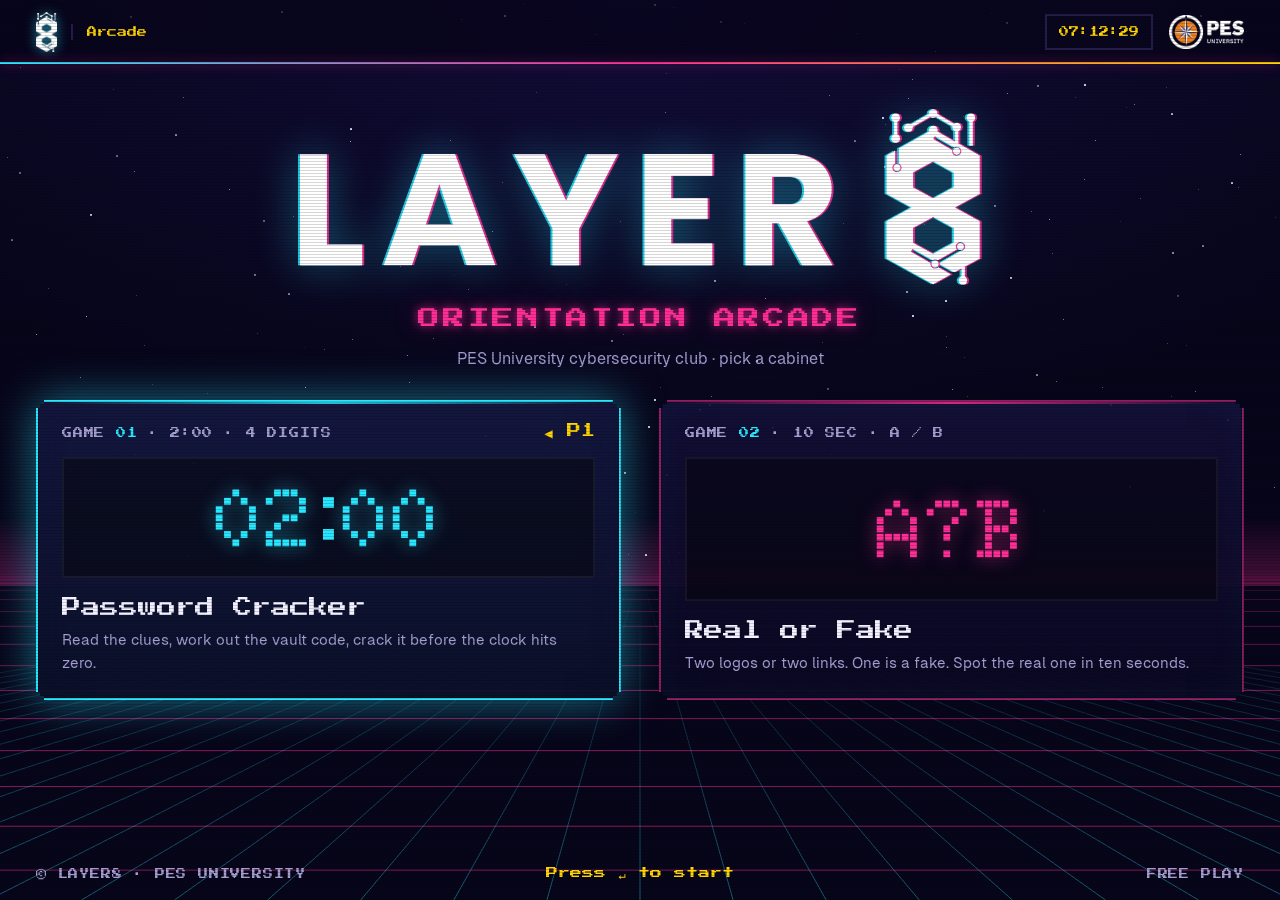
==== commit b4b0a18e: "Tidy header labels and draw a real colon in LED timers" ====
--- a/index.html
+++ b/index.html
@@ -12,7 +12,7 @@
     <header class="topbar">
       <a class="brand" href="index.html">
         <img class="brand__mark" src="img/brand/layer8-mark.png" alt="Layer8">
-        <span class="brand__crumb">Orientation <span>Arcade</span></span>
+        <span class="brand__crumb"><span>Arcade</span></span>
       </a>
       <div class="topbar__spacer"></div>
       <span class="readout"><strong id="clock">--:--:--</strong></span>
@@ -33,7 +33,7 @@
               <span class="label">Game <b>01</b> · 2:00 · 4 digits</span>
               <span class="cart__cursor">◀ P1</span>
             </div>
-            <div class="cart__screen">02:00</div>
+            <div class="cart__screen"><span>02<span class="colon" aria-hidden="true"></span><span class="sr">:</span>00</span></div>
             <div>
               <h2>Password Cracker</h2>
               <p>Read the clues, work out the vault code, crack it before the clock hits zero.</p>
--- a/css/style.css
+++ b/css/style.css
@@ -528,6 +528,14 @@
   border: 2px dashed var(--line); padding: 10px 12px;
 }
 .answer-peek output { font-family: var(--led); font-weight: 800; font-size: 44px; letter-spacing: .08em; color: var(--yellow); text-shadow: 0 0 12px rgba(255,212,0,.5); }
+.hint-text {
+  margin: 0;
+  padding: 12px 14px;
+  border-left: 3px solid var(--pink);
+  background: rgba(255,46,151,.07);
+  font-size: 17px;
+  line-height: 1.5;
+}
 .vault-grid { display: grid; grid-template-columns: repeat(auto-fill, minmax(50px, 1fr)); gap: 5px; }
 .vault-grid button {
   border: 2px solid var(--line); background: rgba(0,0,0,.3);
@@ -654,6 +662,16 @@
 .rf-foot { display: grid; grid-template-columns: 1fr auto 1fr; align-items: center; gap: 18px; min-height: 64px; }
 .rf-foot .btn { justify-self: end; min-width: 240px; }
 .rf-result { font-family: var(--pixel); font-size: clamp(12px, 1.2vw, 16px); text-align: center; line-height: 1.5; }
+.rf-why {
+  display: block;
+  margin-top: 8px;
+  font-family: var(--sans);
+  font-size: clamp(14px, 1.15vw, 17px);
+  color: var(--ink);
+  text-shadow: none;
+  line-height: 1.4;
+  max-width: 62ch;
+}
 .rf-result--ok { color: var(--green); text-shadow: 0 0 12px rgba(61,255,143,.6); }
 .rf-result--bad { color: var(--red); text-shadow: 0 0 12px rgba(255,61,90,.6); }
 .rf-result--time { color: var(--orange); text-shadow: 0 0 12px rgba(255,154,31,.6); }
@@ -679,3 +697,16 @@
   *, *::before, *::after { animation: none !important; transition: none !important; }
   .clues li, .clues p { opacity: 1; }
 }
+
+/* LED colon: the Doto font's ":" looks like "+", so draw two square dots instead */
+.colon {
+  display: inline-block;
+  width: .13em;
+  height: .52em;
+  margin: 0 .1em;
+  vertical-align: .08em;
+  background:
+    linear-gradient(currentColor, currentColor) top / 100% .13em no-repeat,
+    linear-gradient(currentColor, currentColor) bottom / 100% .13em no-repeat;
+}
+.sr { position: absolute; width: 1px; height: 1px; overflow: hidden; clip: rect(0 0 0 0); }
